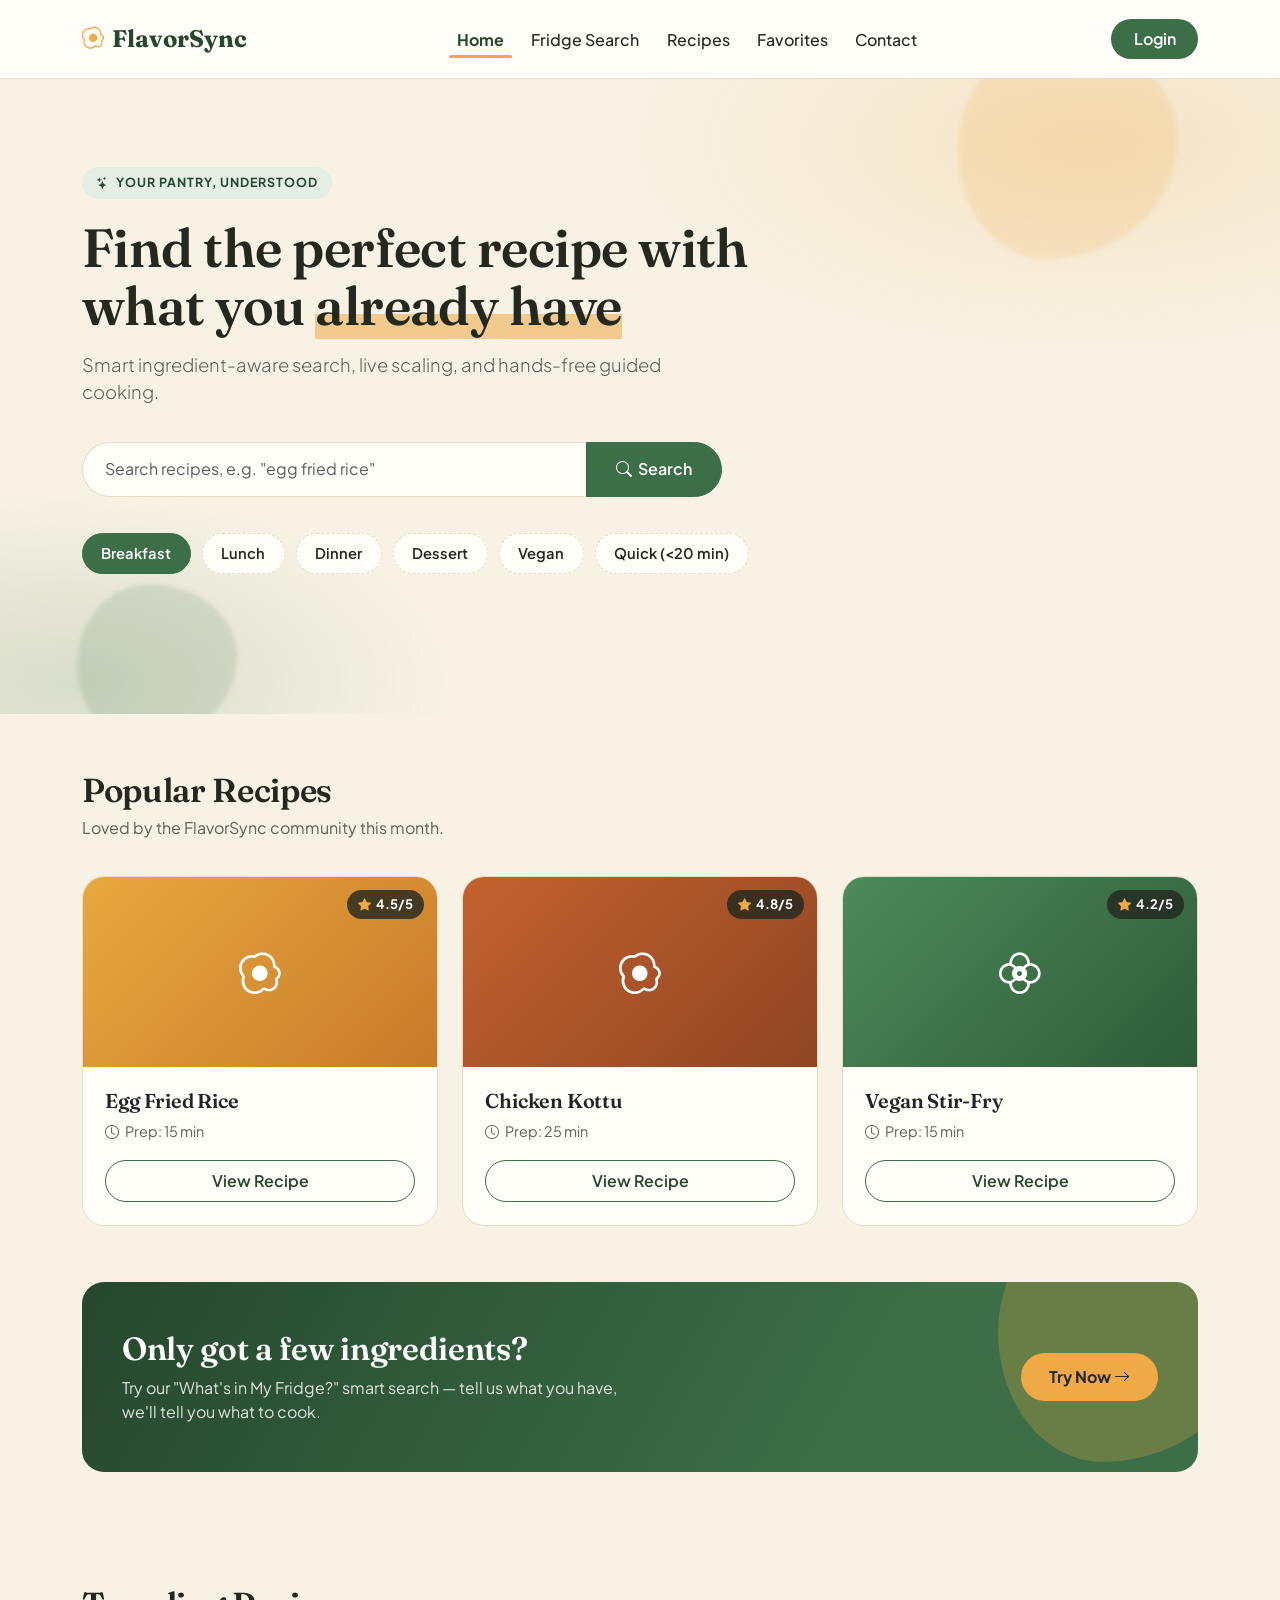
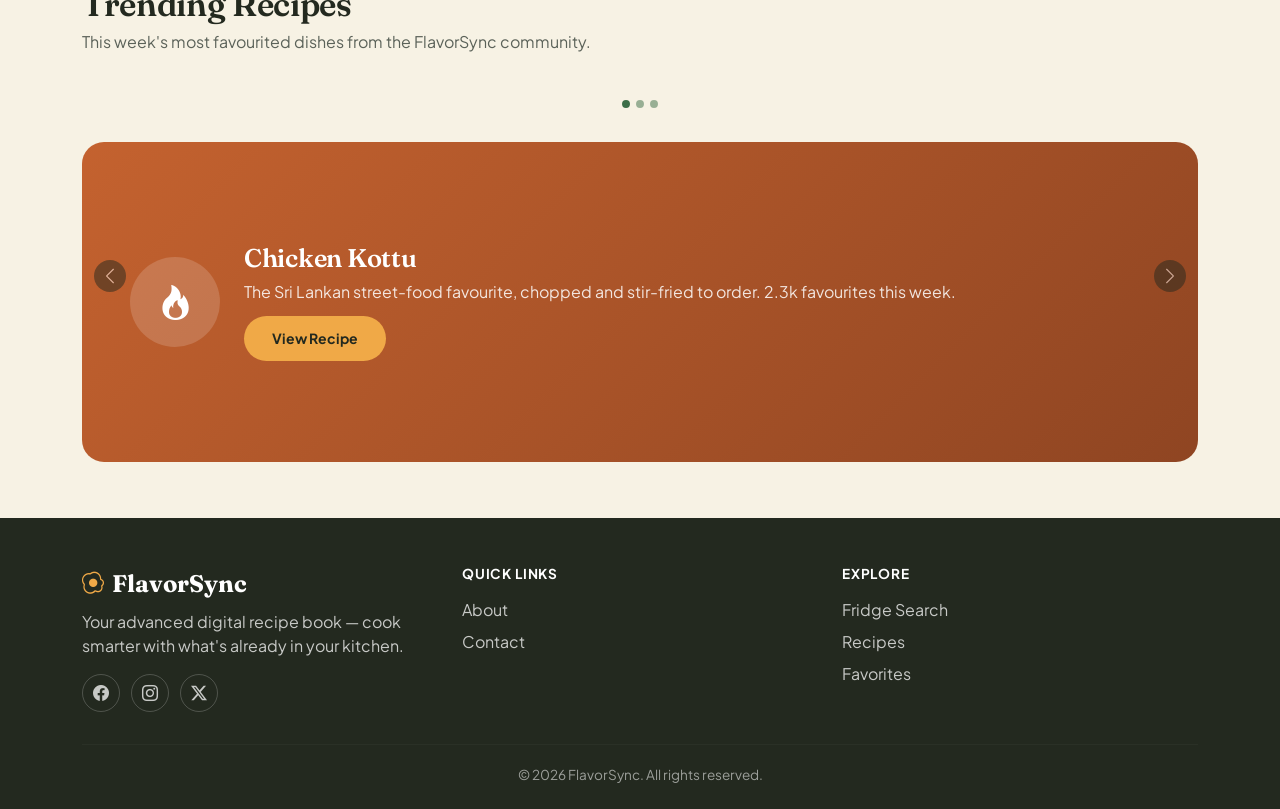
==== index.html @ 04ea2902 "Redesign the Homepage 👌" ====
<!DOCTYPE html>
<html lang="en">
<head>
  <meta charset="UTF-8">
  <meta name="viewport" content="width=device-width, initial-scale=1.0">
  <title>FlavorSync — Advanced Digital Recipe Book</title>
  <meta name="description" content="Find the perfect recipe with what you already have. Smart ingredient-aware search, live scaling, and hands-free guided cooking.">

  <!-- Bootstrap 5.3 CSS (CDN) -->
  <link href="https://cdn.jsdelivr.net/npm/bootstrap@5.3.3/dist/css/bootstrap.min.css" rel="stylesheet">
  <!-- Bootstrap Icons (CDN) -->
  <link rel="stylesheet" href="https://cdn.jsdelivr.net/npm/bootstrap-icons@1.11.3/font/bootstrap-icons.css">
  <!-- Google Fonts: Fraunces (display) + Plus Jakarta Sans (body) -->
  <link rel="preconnect" href="https://fonts.googleapis.com">
  <link href="https://fonts.googleapis.com/css2?family=Fraunces:opsz,wght@9..144,500;9..144,600;9..144,700&family=Plus+Jakarta+Sans:wght@400;500;600;700;800&display=swap" rel="stylesheet">

  <!-- Custom Styles -->
  <link rel="stylesheet" href="css/style.css">
</head>
<body>

  <!-- ============================= NAVBAR ============================= -->
  <header>
    <nav class="navbar navbar-expand-lg fs-navbar sticky-top py-3">
      <div class="container">
        <a class="navbar-brand fs-brand" href="index.html">
          <i class="bi bi-egg-fried"></i>
          FlavorSync
        </a>

        <button class="navbar-toggler" type="button" data-bs-toggle="collapse" data-bs-target="#fsNavbar"
                aria-controls="fsNavbar" aria-expanded="false" aria-label="Toggle navigation">
          <span class="navbar-toggler-icon"></span>
        </button>

        <div class="collapse navbar-collapse" id="fsNavbar">
          <ul class="navbar-nav mx-auto my-3 my-lg-0">
            <li class="nav-item">
              <a class="nav-link active" aria-current="page" href="index.html">Home</a>
            </li>
            <li class="nav-item">
              <a class="nav-link" href="fridge-search.html">Fridge Search</a>
            </li>
            <li class="nav-item">
              <a class="nav-link" href="recipes.html">Recipes</a>
            </li>
            <li class="nav-item">
              <a class="nav-link" href="favorites.html">Favorites</a>
            </li>
            <li class="nav-item">
              <a class="nav-link" href="contact.html">Contact</a>
            </li>
          </ul>
          <a href="login.html" class="btn btn-fs-login">Login</a>
        </div>
      </div>
    </nav>
  </header>

  <main>

    <!-- ============================= HERO ============================= -->
    <section class="fs-hero">
      <div class="fs-hero__blob fs-hero__blob--1" aria-hidden="true"></div>
      <div class="fs-hero__blob fs-hero__blob--2" aria-hidden="true"></div>

      <div class="container">
        <div class="fs-hero__content mx-lg-0 mx-auto">
          <span class="fs-eyebrow"><i class="bi bi-stars"></i> Your pantry, understood</span>
          <h1>Find the perfect recipe with what you <span class="fs-underline">already have</span></h1>
          <p class="lead">Smart ingredient-aware search, live scaling, and hands-free guided cooking.</p>

          <!-- Search Bar -->
          <form class="fs-search" role="search" action="recipes.html" method="get">
            <div class="input-group">
              <input type="search" name="q" class="form-control" placeholder="Search recipes, e.g. &quot;egg fried rice&quot;" aria-label="Search recipes">
              <button class="btn btn-search" type="submit">
                <i class="bi bi-search"></i> Search
              </button>
            </div>
          </form>
        </div>

        <!-- ===================== CATEGORY CHIPS ===================== -->
        <div class="fs-chips" role="group" aria-label="Recipe category filters">
          <button type="button" class="chip active">Breakfast</button>
          <button type="button" class="chip">Lunch</button>
          <button type="button" class="chip">Dinner</button>
          <button type="button" class="chip">Dessert</button>
          <button type="button" class="chip">Vegan</button>
          <button type="button" class="chip">Quick (&lt;20 min)</button>
        </div>
      </div>
    </section>

    <!-- ===================== POPULAR RECIPES ===================== -->
    <section class="fs-section" id="popular-recipes">
      <div class="container">
        <h2 class="fs-section-title">Popular Recipes</h2>
        <p class="fs-section-sub">Loved by the FlavorSync community this month.</p>

        <div class="row g-4">

          <!-- Card 1 -->
          <div class="col-md-6 col-lg-4">
            <article class="fs-recipe-card card">
              <div class="fs-recipe-thumb fs-recipe-thumb--rice">
                <i class="bi bi-egg-fried"></i>
                <span class="fs-rating-badge"><i class="bi bi-star-fill"></i> 4.5/5</span>
              </div>
              <div class="card-body">
                <h3 class="card-title">Egg Fried Rice</h3>
                <div class="fs-recipe-meta">
                  <i class="bi bi-clock"></i> Prep: 15 min
                </div>
                <a href="recipe-detail.html" class="btn btn-fs-outline">View Recipe</a>
              </div>
            </article>
          </div>

          <!-- Card 2 -->
          <div class="col-md-6 col-lg-4">
            <article class="fs-recipe-card card">
              <div class="fs-recipe-thumb fs-recipe-thumb--kottu">
                <i class="bi bi-egg-fried"></i>
                <span class="fs-rating-badge"><i class="bi bi-star-fill"></i> 4.8/5</span>
              </div>
              <div class="card-body">
                <h3 class="card-title">Chicken Kottu</h3>
                <div class="fs-recipe-meta">
                  <i class="bi bi-clock"></i> Prep: 25 min
                </div>
                <a href="recipe-detail.html" class="btn btn-fs-outline">View Recipe</a>
              </div>
            </article>
          </div>

          <!-- Card 3 -->
          <div class="col-md-6 col-lg-4">
            <article class="fs-recipe-card card">
              <div class="fs-recipe-thumb fs-recipe-thumb--stirfry">
                <i class="bi bi-flower2"></i>
                <span class="fs-rating-badge"><i class="bi bi-star-fill"></i> 4.2/5</span>
              </div>
              <div class="card-body">
                <h3 class="card-title">Vegan Stir-Fry</h3>
                <div class="fs-recipe-meta">
                  <i class="bi bi-clock"></i> Prep: 15 min
                </div>
                <a href="recipe-detail.html" class="btn btn-fs-outline">View Recipe</a>
              </div>
            </article>
          </div>

        </div>
      </div>
    </section>

    <!-- ============================= CTA BANNER ============================= -->
    <section class="fs-section pt-0">
      <div class="container">
        <div class="fs-cta d-flex flex-wrap justify-content-between align-items-center gap-3">
          <div>
            <h2>Only got a few ingredients?</h2>
            <p>Try our "What's in My Fridge?" smart search — tell us what you have, we'll tell you what to cook.</p>
          </div>
          <a href="fridge-search.html" class="btn btn-fs-mango">
            Try Now <i class="bi bi-arrow-right"></i>
          </a>
        </div>
      </div>
    </section>

    <!-- ===================== TRENDING RECIPES CAROUSEL ===================== -->
    <section class="fs-section">
      <div class="container">
        <h2 class="fs-section-title">Trending Recipes</h2>
        <p class="fs-section-sub">This week's most favourited dishes from the FlavorSync community.</p>

        <div id="trendingCarousel" class="carousel slide" data-bs-ride="carousel">

          <div class="carousel-indicators position-static mb-4">
            <button type="button" data-bs-target="#trendingCarousel" data-bs-slide-to="0" class="active" aria-current="true" aria-label="Slide 1"></button>
            <button type="button" data-bs-target="#trendingCarousel" data-bs-slide-to="1" aria-label="Slide 2"></button>
            <button type="button" data-bs-target="#trendingCarousel" data-bs-slide-to="2" aria-label="Slide 3"></button>
          </div>

          <div class="carousel-inner">

            <div class="carousel-item active">
              <div class="fs-carousel-slide fs-slide--1 d-flex align-items-center gap-4">
                <div class="fs-carousel-slide__icon"><i class="bi bi-fire"></i></div>
                <div>
                  <h3>Chicken Kottu</h3>
                  <p>The Sri Lankan street-food favourite, chopped and stir-fried to order. 2.3k favourites this week.</p>
                  <a href="recipe-detail.html" class="btn btn-fs-mango btn-sm">View Recipe</a>
                </div>
              </div>
            </div>

            <div class="carousel-item">
              <div class="fs-carousel-slide fs-slide--2 d-flex align-items-center gap-4">
                <div class="fs-carousel-slide__icon"><i class="bi bi-flower2"></i></div>
                <div>
                  <h3>Vegan Stir-Fry</h3>
                  <p>A vibrant, veg-forward wok dish ready in 15 minutes. 1.8k favourites this week.</p>
                  <a href="recipe-detail.html" class="btn btn-fs-mango btn-sm">View Recipe</a>
                </div>
              </div>
            </div>

            <div class="carousel-item">
              <div class="fs-carousel-slide fs-slide--3 d-flex align-items-center gap-4">
                <div class="fs-carousel-slide__icon"><i class="bi bi-egg-fried"></i></div>
                <div>
                  <h3>Egg Fried Rice</h3>
                  <p>The five-ingredient weeknight staple everyone keeps coming back to. 1.6k favourites this week.</p>
                  <a href="recipe-detail.html" class="btn btn-fs-mango btn-sm">View Recipe</a>
                </div>
              </div>
            </div>

          </div>

          <button class="carousel-control-prev" type="button" data-bs-target="#trendingCarousel" data-bs-slide="prev">
            <span class="carousel-control-prev-icon" aria-hidden="true"></span>
            <span class="visually-hidden">Previous</span>
          </button>
          <button class="carousel-control-next" type="button" data-bs-target="#trendingCarousel" data-bs-slide="next">
            <span class="carousel-control-next-icon" aria-hidden="true"></span>
            <span class="visually-hidden">Next</span>
          </button>

        </div>
      </div>
    </section>

  </main>

  <!-- ============================= FOOTER ============================= -->
  <footer class="fs-footer">
    <div class="container">
      <div class="row g-4">

        <div class="col-lg-4">
          <a href="index.html" class="navbar-brand fs-brand mb-2 d-inline-flex">
            <i class="bi bi-egg-fried"></i> FlavorSync
          </a>
          <p class="mb-3">Your advanced digital recipe book — cook smarter with what's already in your kitchen.</p>
          <div class="fs-social">
            <a href="https://facebook.com" target="_blank" rel="noopener" aria-label="FlavorSync on Facebook"><i class="bi bi-facebook"></i></a>
            <a href="https://instagram.com" target="_blank" rel="noopener" aria-label="FlavorSync on Instagram"><i class="bi bi-instagram"></i></a>
            <a href="https://twitter.com" target="_blank" rel="noopener" aria-label="FlavorSync on Twitter"><i class="bi bi-twitter-x"></i></a>
          </div>
        </div>

        <div class="col-6 col-lg-4">
          <h6>Quick Links</h6>
          <ul class="list-unstyled">
            <li class="mb-2"><a href="about.html">About</a></li>
            <li class="mb-2"><a href="contact.html">Contact</a></li>
          </ul>
        </div>

        <div class="col-6 col-lg-4">
          <h6>Explore</h6>
          <ul class="list-unstyled">
            <li class="mb-2"><a href="fridge-search.html">Fridge Search</a></li>
            <li class="mb-2"><a href="recipes.html">Recipes</a></li>
            <li class="mb-2"><a href="favorites.html">Favorites</a></li>
          </ul>
        </div>

      </div>

      <hr>
      <p class="fs-copyright mb-0 text-center">&copy; 2026 FlavorSync. All rights reserved.</p>
    </div>
  </footer>

  <!-- Bootstrap 5.3 JS Bundle (CDN) -->
  <script src="https://cdn.jsdelivr.net/npm/bootstrap@5.3.3/dist/js/bootstrap.bundle.min.js"></script>

  <!-- Vanilla JS: basic interactions -->
  <script>
    // Toggle "active" state on category chips (single-select filter)
    document.addEventListener('DOMContentLoaded', function () {
      var chips = document.querySelectorAll('.chip');
      chips.forEach(function (chip) {
        chip.addEventListener('click', function () {
          chips.forEach(function (c) { c.classList.remove('active'); });
          chip.classList.add('active');
        });
      });
    });
  </script>

</body>
</html>
---- css/style.css ----
/* ==========================================================================
   FlavorSync — Custom Styles
   Design tokens: warm pantry palette (herb green + mango saffron),
   Fraunces (display) paired with Plus Jakarta Sans (body/UI).
   ========================================================================== */

:root {
  /* Color tokens */
  --fs-cream: #F7F2E4;         /* page background — warm rice-paper */
  --fs-cream-card: #FFFDF8;    /* card surfaces */
  --fs-ink: #23291F;           /* primary text — deep charcoal-green */
  --fs-ink-soft: #5B6259;      /* secondary text */
  --fs-green: #3C6E47;         /* herb green — primary brand accent */
  --fs-green-dark: #26472E;    /* hover/active green */
  --fs-green-tint: #E4EEE3;    /* pale green surface */
  --fs-mango: #F0A947;         /* mango/saffron — secondary accent */
  --fs-mango-deep: #D98A2B;    /* mango hover */
  --fs-line: #E4DCC6;          /* hairline borders on cream */

  /* Type */
  --fs-font-display: "Fraunces", "Georgia", serif;
  --fs-font-body: "Plus Jakarta Sans", "Segoe UI", sans-serif;

  /* Radii & shadow */
  --fs-radius-lg: 22px;
  --fs-radius-md: 14px;
  --fs-radius-pill: 999px;
  --fs-shadow-card: 0 10px 30px -14px rgba(35, 41, 31, 0.28);
  --fs-shadow-soft: 0 6px 18px -10px rgba(35, 41, 31, 0.22);
}

/* ==========================================================================
   Base
   ========================================================================== */

html {
  scroll-behavior: smooth;
}

body {
  font-family: var(--fs-font-body);
  color: var(--fs-ink);
  background-color: var(--fs-cream);
  -webkit-font-smoothing: antialiased;
}

h1, h2, h3, h4,
.fs-display {
  font-family: var(--fs-font-display);
  font-weight: 600;
  letter-spacing: -0.01em;
  color: var(--fs-ink);
}

a {
  text-decoration: none;
}

/* Respect reduced motion preferences */
@media (prefers-reduced-motion: reduce) {
  *, *::before, *::after {
    animation-duration: 0.001ms !important;
    animation-iteration-count: 1 !important;
    transition-duration: 0.001ms !important;
    scroll-behavior: auto !important;
  }
}

/* Visible keyboard focus everywhere */
a:focus-visible,
button:focus-visible,
input:focus-visible,
.btn:focus-visible,
.chip:focus-visible {
  outline: 3px solid var(--fs-mango);
  outline-offset: 2px;
}

/* ==========================================================================
   Navbar
   ========================================================================== */

.fs-navbar {
  background-color: var(--fs-cream-card);
  border-bottom: 1px solid var(--fs-line);
}

.fs-brand {
  font-family: var(--fs-font-display);
  font-weight: 700;
  font-size: 1.5rem;
  color: var(--fs-green-dark);
  display: flex;
  align-items: center;
  gap: 0.5rem;
}

.fs-brand i {
  color: var(--fs-mango);
  font-size: 1.4rem;
}

.fs-navbar .nav-link {
  color: var(--fs-ink);
  font-weight: 500;
  margin: 0 0.35rem;
  position: relative;
  padding-bottom: 0.35rem;
}

.fs-navbar .nav-link.active {
  color: var(--fs-green-dark);
  font-weight: 700;
}

.fs-navbar .nav-link.active::after {
  content: "";
  position: absolute;
  left: 0;
  right: 0;
  bottom: 0;
  height: 3px;
  border-radius: var(--fs-radius-pill);
  background: var(--fs-mango);
}

.fs-navbar .nav-link:hover {
  color: var(--fs-green-dark);
}

.btn-fs-login {
  border-radius: var(--fs-radius-pill);
  background-color: var(--fs-green);
  color: #fff;
  font-weight: 600;
  padding: 0.5rem 1.4rem;
  border: none;
  transition: background-color 0.2s ease, transform 0.15s ease;
}

.btn-fs-login:hover {
  background-color: var(--fs-green-dark);
  color: #fff;
  transform: translateY(-1px);
}

/* ==========================================================================
   Hero
   ========================================================================== */

.fs-hero {
  position: relative;
  overflow: hidden;
  padding: 5.5rem 0 6.5rem;
  background:
    radial-gradient(60% 55% at 85% 10%, rgba(240, 169, 71, 0.20), transparent 60%),
    radial-gradient(50% 50% at 5% 95%, rgba(60, 110, 71, 0.16), transparent 60%),
    var(--fs-cream);
}

/* organic "steam" blobs — the page's signature ambient motif */
.fs-hero__blob {
  position: absolute;
  border-radius: 45% 55% 60% 40% / 50% 45% 55% 50%;
  filter: blur(2px);
  opacity: 0.5;
  z-index: 0;
}

.fs-hero__blob--1 {
  width: 220px;
  height: 220px;
  top: -40px;
  right: 8%;
  background: var(--fs-mango);
  opacity: 0.18;
  animation: fs-drift 9s ease-in-out infinite;
}

.fs-hero__blob--2 {
  width: 160px;
  height: 160px;
  bottom: -30px;
  left: 6%;
  background: var(--fs-green);
  opacity: 0.14;
  animation: fs-drift 11s ease-in-out infinite reverse;
}

@keyframes fs-drift {
  0%, 100% { transform: translateY(0) rotate(0deg); }
  50% { transform: translateY(-16px) rotate(6deg); }
}

.fs-hero__content {
  position: relative;
  z-index: 1;
  max-width: 780px;
}

.fs-eyebrow {
  display: inline-flex;
  align-items: center;
  gap: 0.4rem;
  font-family: var(--fs-font-body);
  font-weight: 700;
  font-size: 0.78rem;
  letter-spacing: 0.08em;
  text-transform: uppercase;
  color: var(--fs-green-dark);
  background: var(--fs-green-tint);
  border-radius: var(--fs-radius-pill);
  padding: 0.4rem 0.9rem;
  margin-bottom: 1.25rem;
}

.fs-hero h1 {
  font-size: clamp(2.1rem, 4.2vw, 3.4rem);
  line-height: 1.08;
  margin-bottom: 1rem;
}

.fs-hero h1 .fs-underline {
  background-image: linear-gradient(180deg, transparent 62%, rgba(240, 169, 71, 0.55) 62%);
}

.fs-hero p.lead {
  color: var(--fs-ink-soft);
  font-size: 1.15rem;
  max-width: 600px;
  margin-bottom: 2.25rem;
}

/* Search bar */
.fs-search {
  max-width: 640px;
}

.fs-search .form-control {
  border: 1px solid var(--fs-line);
  border-right: none;
  border-radius: var(--fs-radius-pill) 0 0 var(--fs-radius-pill);
  padding: 0.9rem 1.4rem;
  font-size: 1rem;
  background-color: var(--fs-cream-card);
}

.fs-search .form-control:focus {
  box-shadow: none;
  border-color: var(--fs-green);
}

.fs-search .btn-search {
  border-radius: 0 var(--fs-radius-pill) var(--fs-radius-pill) 0;
  background-color: var(--fs-green);
  border: 1px solid var(--fs-green);
  color: #fff;
  font-weight: 600;
  padding: 0.9rem 1.8rem;
  display: inline-flex;
  align-items: center;
  gap: 0.4rem;
  transition: background-color 0.2s ease;
}

.fs-search .btn-search:hover {
  background-color: var(--fs-green-dark);
  border-color: var(--fs-green-dark);
  color: #fff;
}

/* ==========================================================================
   Category chips — styled like little pantry / spice-jar labels
   ========================================================================== */

.fs-chips {
  display: flex;
  flex-wrap: wrap;
  gap: 0.7rem;
  padding: 2.25rem 0;
}

.chip {
  font-family: var(--fs-font-body);
  font-weight: 600;
  font-size: 0.92rem;
  color: var(--fs-ink);
  background-color: var(--fs-cream-card);
  border: 1.5px dashed var(--fs-line);
  border-radius: var(--fs-radius-pill);
  padding: 0.55rem 1.15rem;
  cursor: pointer;
  transition: all 0.18s ease;
}

.chip:hover {
  border-color: var(--fs-green);
  color: var(--fs-green-dark);
}

.chip.active {
  background-color: var(--fs-green);
  border-style: solid;
  border-color: var(--fs-green);
  color: #fff;
}

/* ==========================================================================
   Section headings
   ========================================================================== */

.fs-section {
  padding: 3.5rem 0;
}

.fs-section-title {
  font-size: clamp(1.6rem, 2.6vw, 2.1rem);
  margin-bottom: 0.35rem;
}

.fs-section-sub {
  color: var(--fs-ink-soft);
  margin-bottom: 2.25rem;
}

/* ==========================================================================
   Recipe cards
   ========================================================================== */

.fs-recipe-card {
  background-color: var(--fs-cream-card);
  border: 1px solid var(--fs-line);
  border-radius: var(--fs-radius-lg);
  overflow: hidden;
  height: 100%;
  transition: transform 0.22s ease, box-shadow 0.22s ease;
}

.fs-recipe-card:hover {
  transform: translateY(-6px);
  box-shadow: var(--fs-shadow-card);
}

.fs-recipe-thumb {
  position: relative;
  height: 190px;
  display: flex;
  align-items: center;
  justify-content: center;
  font-size: 2.6rem;
  color: #fff;
}

.fs-recipe-thumb--rice { background: linear-gradient(135deg, #E8A93F, #C97A2A); }
.fs-recipe-thumb--kottu { background: linear-gradient(135deg, #C4622F, #8F4522); }
.fs-recipe-thumb--stirfry { background: linear-gradient(135deg, #4E8A5A, #2E5C39); }

.fs-rating-badge {
  position: absolute;
  top: 0.8rem;
  right: 0.8rem;
  background-color: rgba(35, 41, 31, 0.82);
  color: #fff;
  font-size: 0.82rem;
  font-weight: 700;
  border-radius: var(--fs-radius-pill);
  padding: 0.3rem 0.7rem;
  display: inline-flex;
  align-items: center;
  gap: 0.3rem;
}

.fs-rating-badge i {
  color: var(--fs-mango);
}

.fs-recipe-card .card-body {
  padding: 1.4rem;
}

.fs-recipe-card .card-title {
  font-family: var(--fs-font-display);
  font-size: 1.25rem;
  margin-bottom: 0.5rem;
}

.fs-recipe-meta {
  color: var(--fs-ink-soft);
  font-size: 0.9rem;
  display: flex;
  align-items: center;
  gap: 0.35rem;
  margin-bottom: 1.1rem;
}

.btn-fs-outline {
  border: 1.5px solid var(--fs-green);
  color: var(--fs-green-dark);
  border-radius: var(--fs-radius-pill);
  font-weight: 600;
  padding: 0.5rem 1.2rem;
  width: 100%;
  background: transparent;
  transition: all 0.18s ease;
}

.btn-fs-outline:hover {
  background-color: var(--fs-green);
  color: #fff;
}

/* ==========================================================================
   CTA banner
   ========================================================================== */

.fs-cta {
  background: linear-gradient(120deg, var(--fs-green-dark), var(--fs-green) 70%);
  border-radius: var(--fs-radius-lg);
  padding: 3rem 2.5rem;
  color: #fff;
  position: relative;
  overflow: hidden;
}

.fs-cta::after {
  content: "";
  position: absolute;
  width: 260px;
  height: 260px;
  border-radius: 45% 55% 60% 40% / 50% 45% 55% 50%;
  background: rgba(240, 169, 71, 0.25);
  top: -80px;
  right: -60px;
}

.fs-cta h2 {
  color: #fff;
  font-size: clamp(1.5rem, 2.6vw, 2rem);
  max-width: 560px;
  margin-bottom: 0.5rem;
  position: relative;
  z-index: 1;
}

.fs-cta p {
  color: rgba(255, 255, 255, 0.85);
  max-width: 520px;
  margin-bottom: 0;
  position: relative;
  z-index: 1;
}

.btn-fs-mango {
  background-color: var(--fs-mango);
  color: var(--fs-ink);
  font-weight: 700;
  border: none;
  border-radius: var(--fs-radius-pill);
  padding: 0.75rem 1.75rem;
  white-space: nowrap;
  position: relative;
  z-index: 1;
  transition: background-color 0.2s ease, transform 0.15s ease;
}

.btn-fs-mango:hover {
  background-color: var(--fs-mango-deep);
  color: var(--fs-ink);
  transform: translateY(-1px);
}

/* ==========================================================================
   Trending carousel
   ========================================================================== */

.fs-carousel-slide {
  border-radius: var(--fs-radius-lg);
  padding: 3rem;
  min-height: 320px;
  display: flex;
  align-items: center;
  color: #fff;
}

.fs-carousel-slide__icon {
  width: 90px;
  height: 90px;
  border-radius: 50%;
  background: rgba(255, 255, 255, 0.16);
  display: flex;
  align-items: center;
  justify-content: center;
  font-size: 2.2rem;
  flex-shrink: 0;
}

.fs-carousel-slide h3 {
  color: #fff;
  font-size: 1.6rem;
  margin-bottom: 0.4rem;
}

.fs-carousel-slide p {
  color: rgba(255, 255, 255, 0.85);
  margin-bottom: 0.75rem;
}

.fs-slide--1 { background: linear-gradient(135deg, #C4622F, #8F4522); }
.fs-slide--2 { background: linear-gradient(135deg, #3C6E47, #26472E); }
.fs-slide--3 { background: linear-gradient(135deg, #D98A2B, #A8641C); }

#trendingCarousel .carousel-control-prev,
#trendingCarousel .carousel-control-next {
  width: 5%;
}

#trendingCarousel .carousel-control-prev-icon,
#trendingCarousel .carousel-control-next-icon {
  background-color: var(--fs-ink);
  border-radius: 50%;
  padding: 0.9rem;
  background-size: 55%;
}

#trendingCarousel .carousel-indicators [data-bs-target] {
  background-color: var(--fs-green);
  width: 8px;
  height: 8px;
  border-radius: 50%;
}

/* ==========================================================================
   Footer
   ========================================================================== */

.fs-footer {
  background-color: var(--fs-ink);
  color: rgba(255, 255, 255, 0.75);
  padding: 3rem 0 1.5rem;
}

.fs-footer .fs-brand {
  color: #fff;
}

.fs-footer a {
  color: rgba(255, 255, 255, 0.75);
  transition: color 0.18s ease;
}

.fs-footer a:hover {
  color: var(--fs-mango);
}

.fs-footer h6 {
  color: #fff;
  font-weight: 700;
  font-size: 0.85rem;
  letter-spacing: 0.06em;
  text-transform: uppercase;
  margin-bottom: 1rem;
}

.fs-footer .fs-social a {
  display: inline-flex;
  align-items: center;
  justify-content: center;
  width: 38px;
  height: 38px;
  border-radius: 50%;
  border: 1px solid rgba(255, 255, 255, 0.2);
  margin-right: 0.5rem;
}

.fs-footer .fs-social a:hover {
  border-color: var(--fs-mango);
}

.fs-footer hr {
  border-color: rgba(255, 255, 255, 0.12);
  margin: 2rem 0 1.25rem;
}

.fs-footer .fs-copyright {
  font-size: 0.85rem;
  color: rgba(255, 255, 255, 0.55);
}

/* ==========================================================================
   Responsive tweaks
   ========================================================================== */

@media (max-width: 767.98px) {
  .fs-hero {
    padding: 3.5rem 0 4rem;
    text-align: center;
  }

  .fs-hero__content {
    margin: 0 auto;
  }

  .fs-search {
    margin: 0 auto;
  }

  .fs-chips {
    justify-content: center;
  }

  .fs-cta {
    text-align: center;
  }

  .fs-cta .d-flex {
    flex-direction: column;
    align-items: center !important;
  }

  .fs-cta p {
    margin: 0.5rem auto 1.5rem;
  }

  .fs-carousel-slide {
    flex-direction: column;
    text-align: center;
    padding: 2.25rem 1.5rem;
  }

  .fs-carousel-slide .d-flex {
    flex-direction: column;
  }
}
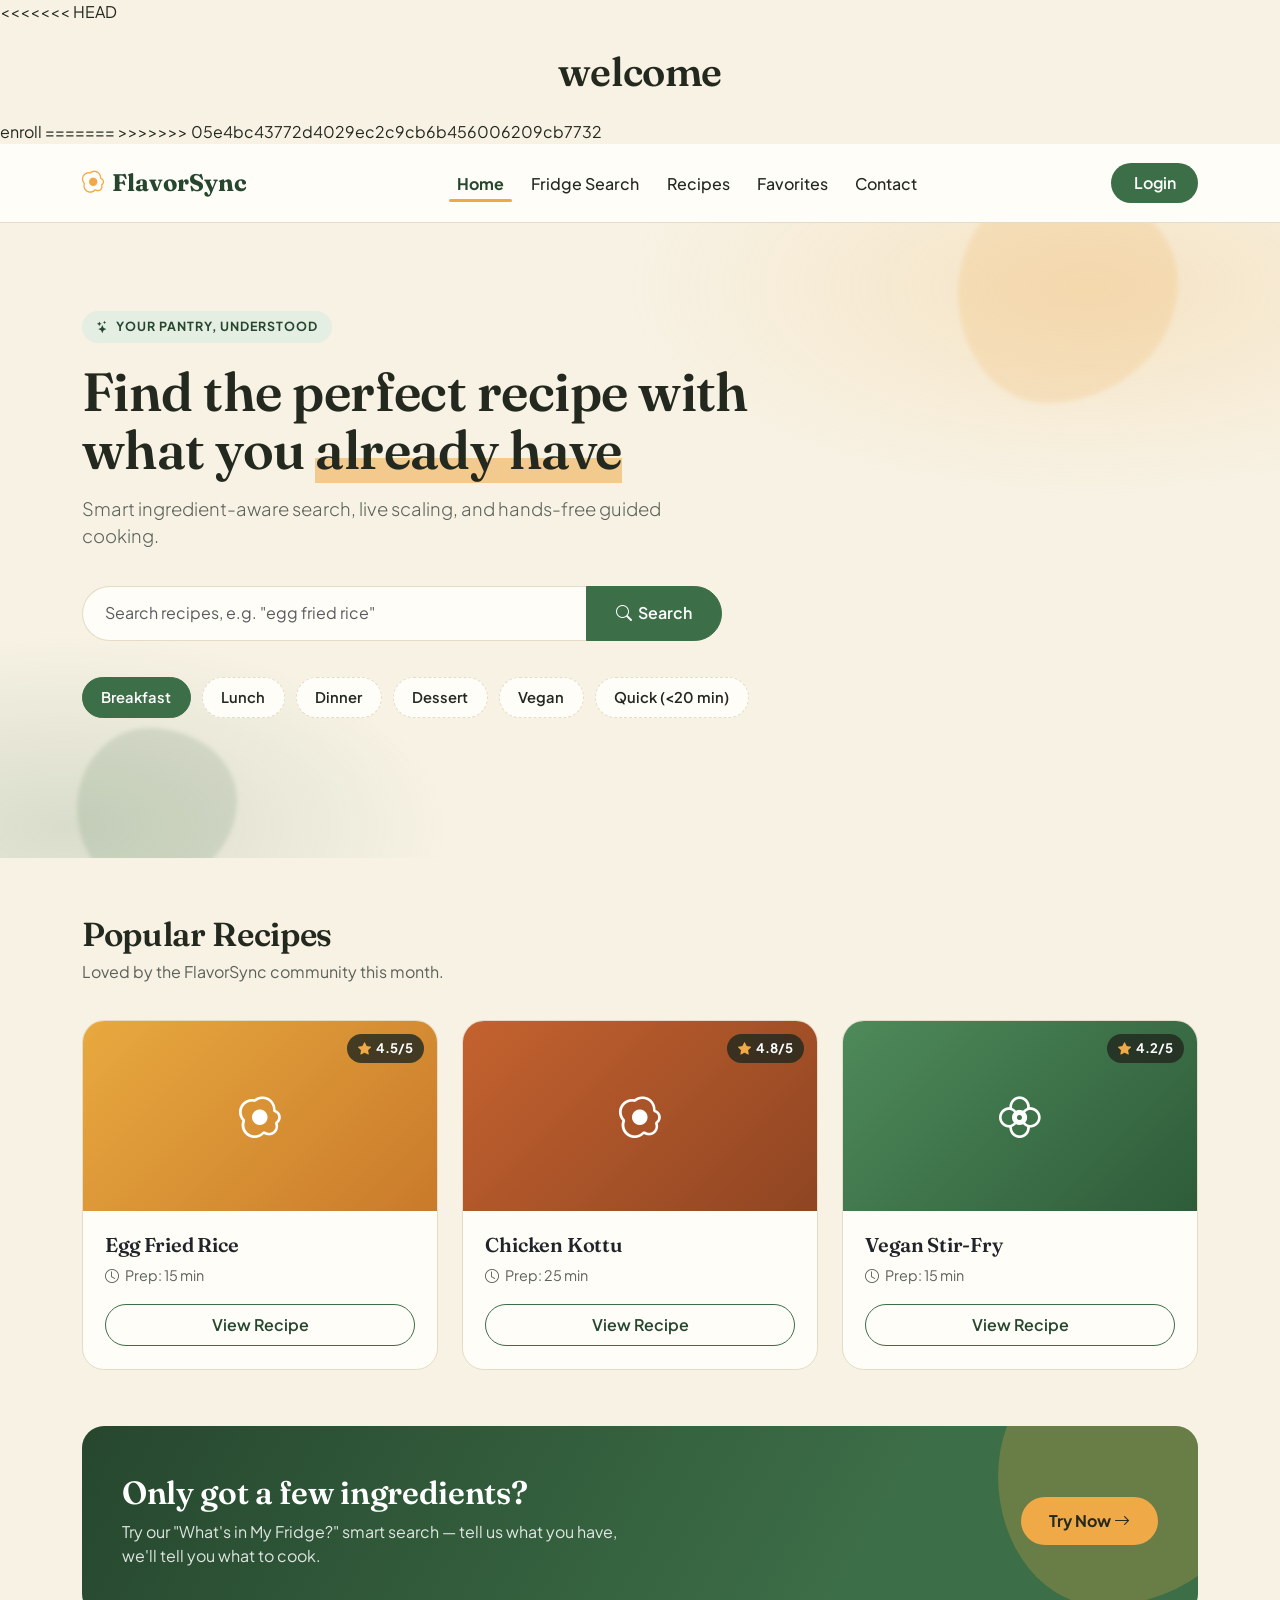
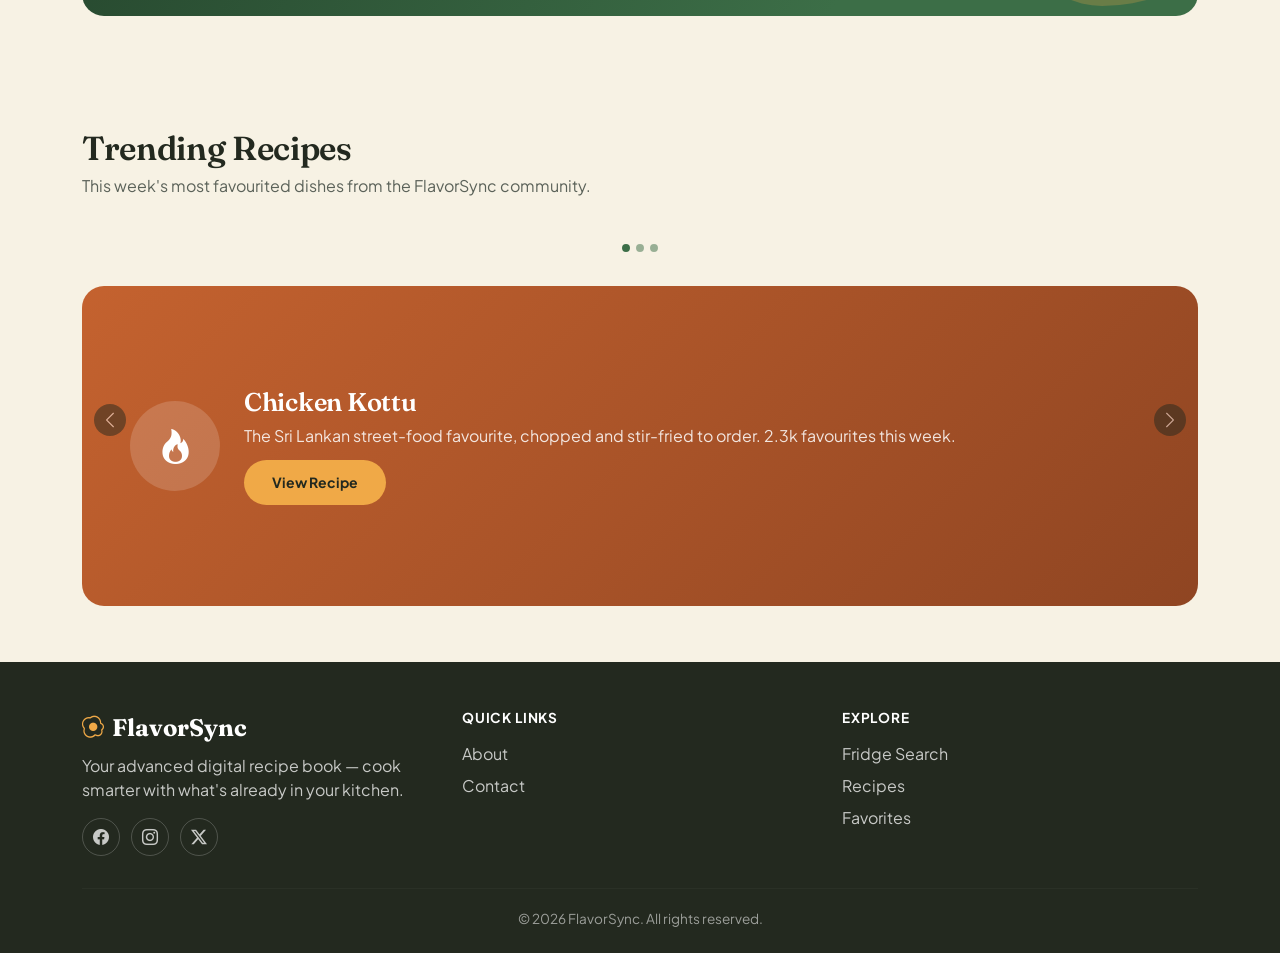
==== commit d1fd64fa: "Merge branch 'main' of https://github.com/kavishka-disanayaka/ict-1209-miniproject-01" ====
--- a/index.html
+++ b/index.html
@@ -18,6 +18,14 @@
   <link rel="stylesheet" href="css/style.css">
 </head>
 <body>
+<<<<<<< HEAD
+    <h1 class="text-center my-4">welcome</h1>
+    enroll
+    <script src="https://cdn.jsdelivr.net/npm/bootstrap@5.3.0/dist/js/bootstrap.bundle.min.js"></script>
+    
+    <script src="js/index.js"></script>
+=======
+>>>>>>> 05e4bc43772d4029ec2c9cb6b456006209cb7732
 
   <!-- ============================= NAVBAR ============================= -->
   <header>
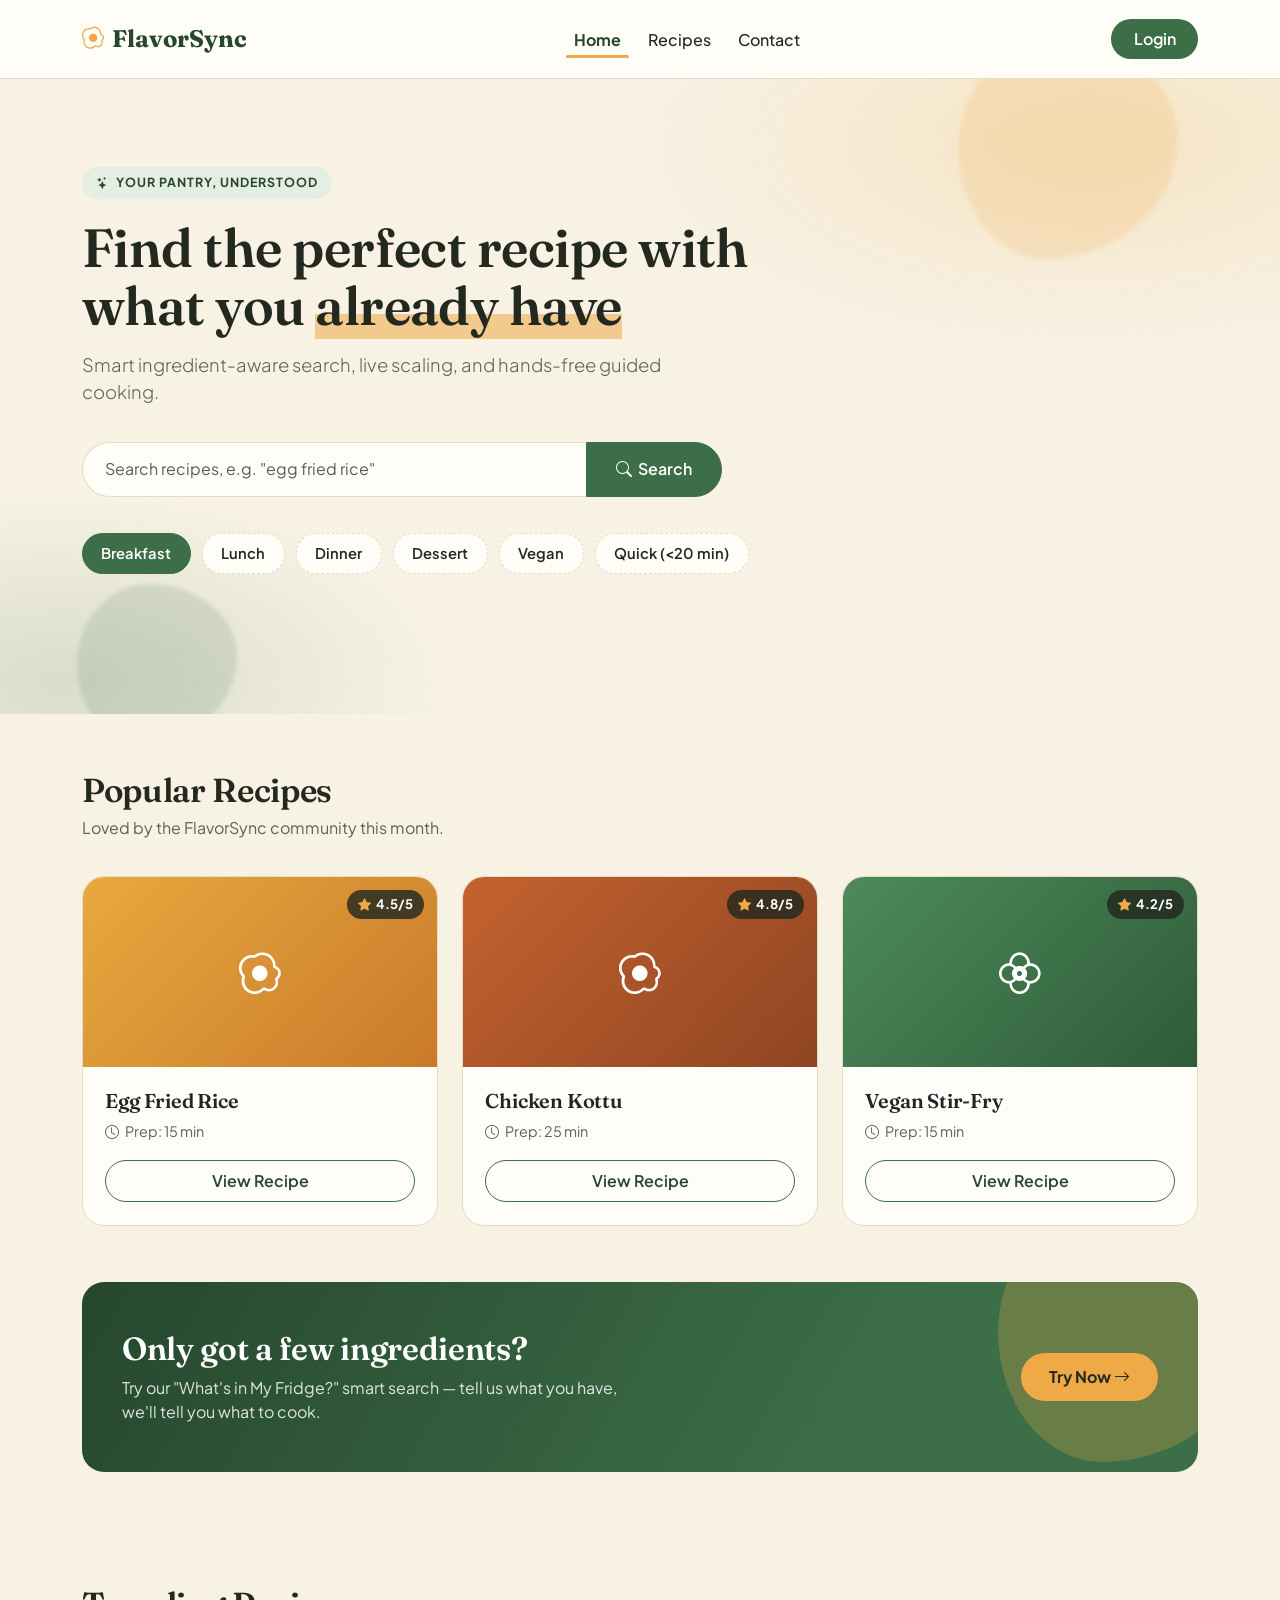
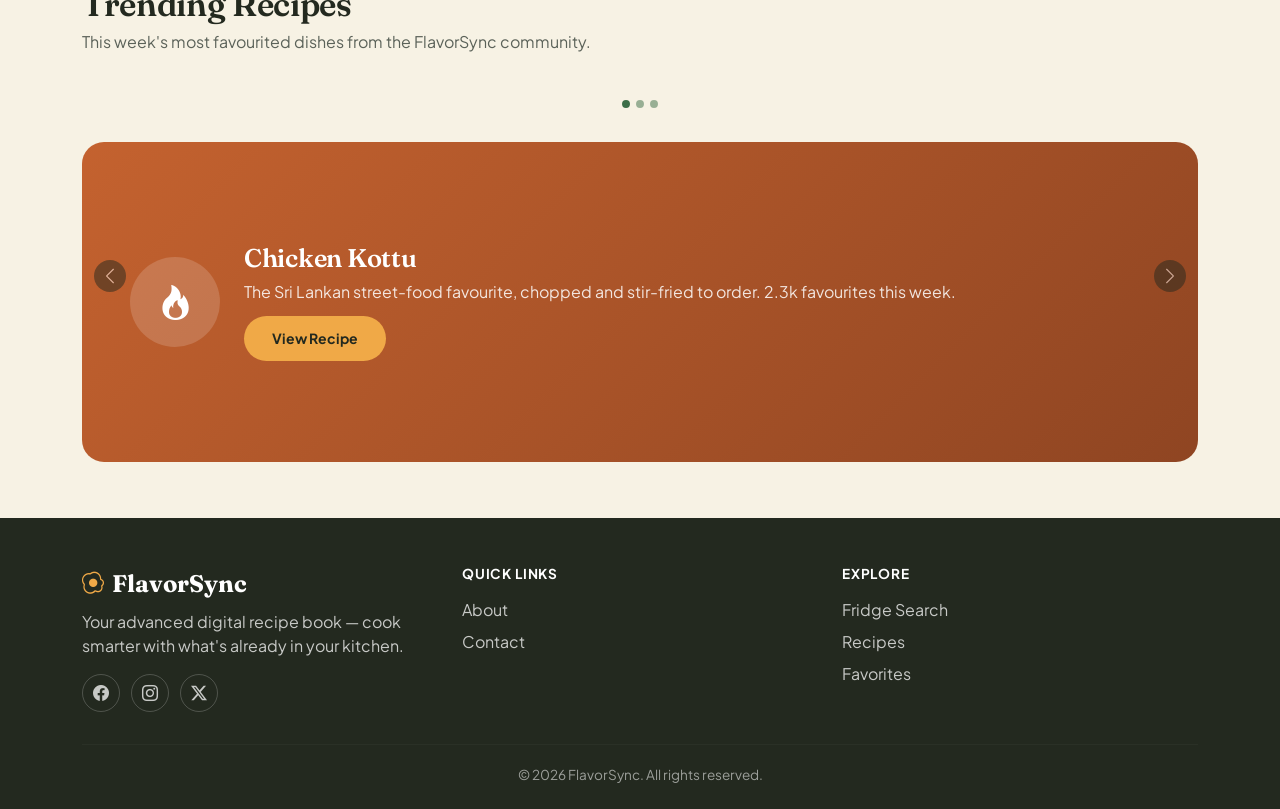
==== commit ac0b0554: "Disable fridge & favs nav" ====
--- a/index.html
+++ b/index.html
@@ -18,14 +18,6 @@
   <link rel="stylesheet" href="css/style.css">
 </head>
 <body>
-<<<<<<< HEAD
-    <h1 class="text-center my-4">welcome</h1>
-    enroll
-    <script src="https://cdn.jsdelivr.net/npm/bootstrap@5.3.0/dist/js/bootstrap.bundle.min.js"></script>
-    
-    <script src="js/index.js"></script>
-=======
->>>>>>> 05e4bc43772d4029ec2c9cb6b456006209cb7732
 
   <!-- ============================= NAVBAR ============================= -->
   <header>
@@ -46,15 +38,15 @@
             <li class="nav-item">
               <a class="nav-link active" aria-current="page" href="index.html">Home</a>
             </li>
-            <li class="nav-item">
+            <!-- <li class="nav-item">
               <a class="nav-link" href="fridge-search.html">Fridge Search</a>
-            </li>
+            </li> -->
             <li class="nav-item">
               <a class="nav-link" href="recipes.html">Recipes</a>
             </li>
-            <li class="nav-item">
+            <!-- <li class="nav-item">
               <a class="nav-link" href="favorites.html">Favorites</a>
-            </li>
+            </li> -->
             <li class="nav-item">
               <a class="nav-link" href="contact.html">Contact</a>
             </li>
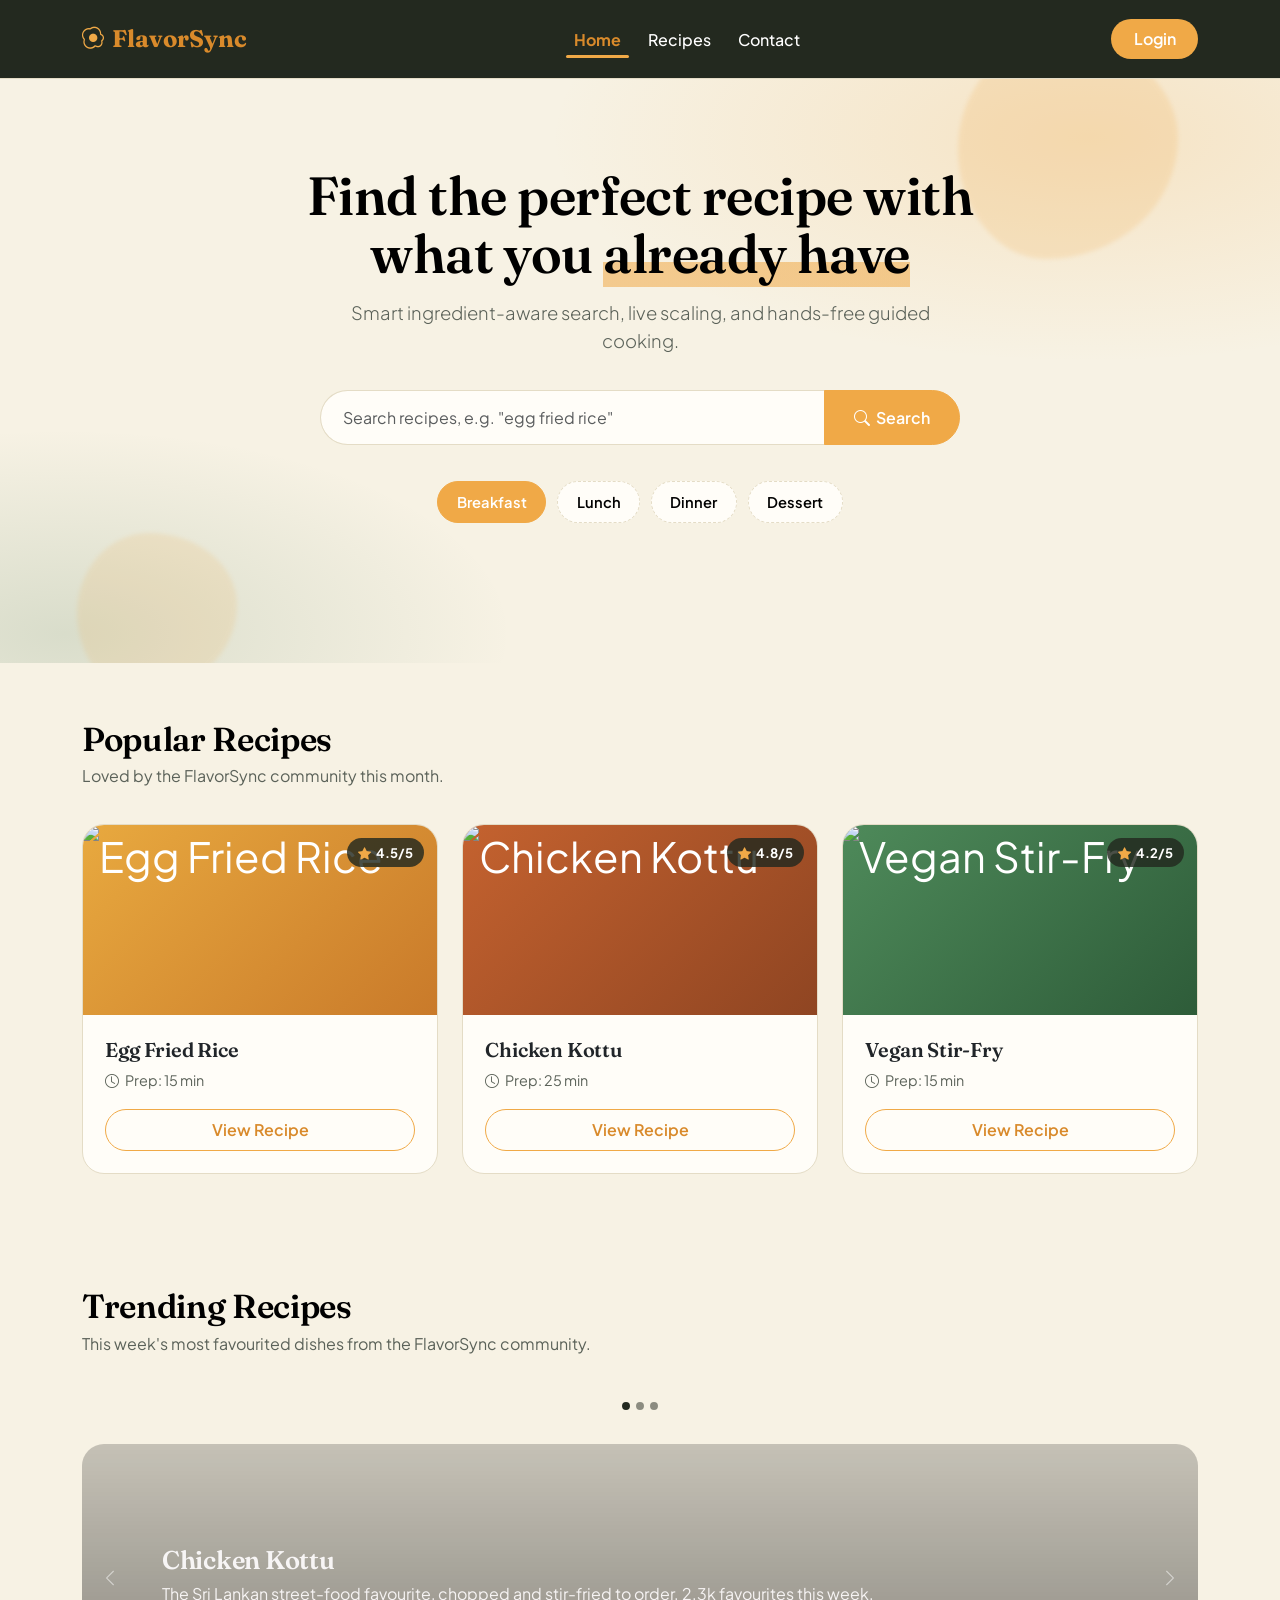
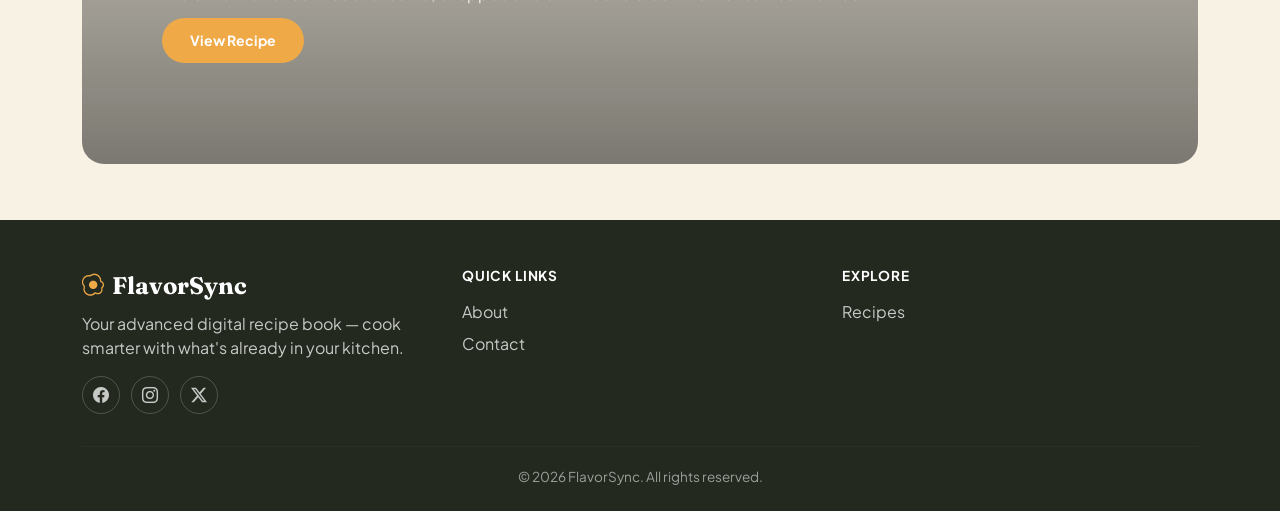
==== commit afb5bd40: "Enhance homepage UI and update styles 🙌" ====
--- a/index.html
+++ b/index.html
@@ -65,8 +65,7 @@
       <div class="fs-hero__blob fs-hero__blob--2" aria-hidden="true"></div>
 
       <div class="container">
-        <div class="fs-hero__content mx-lg-0 mx-auto">
-          <span class="fs-eyebrow"><i class="bi bi-stars"></i> Your pantry, understood</span>
+        <div class="fs-hero__content  mx-auto">
           <h1>Find the perfect recipe with what you <span class="fs-underline">already have</span></h1>
           <p class="lead">Smart ingredient-aware search, live scaling, and hands-free guided cooking.</p>
 
@@ -87,8 +86,8 @@
           <button type="button" class="chip">Lunch</button>
           <button type="button" class="chip">Dinner</button>
           <button type="button" class="chip">Dessert</button>
-          <button type="button" class="chip">Vegan</button>
-          <button type="button" class="chip">Quick (&lt;20 min)</button>
+          <!-- <button type="button" class="chip">Vegan</button>
+          <button type="button" class="chip">Quick (&lt;20 min)</button> -->
         </div>
       </div>
     </section>
@@ -105,7 +104,8 @@
           <div class="col-md-6 col-lg-4">
             <article class="fs-recipe-card card">
               <div class="fs-recipe-thumb fs-recipe-thumb--rice">
-                <i class="bi bi-egg-fried"></i>
+                <!-- <i class="bi bi-egg-fried"></i> -->
+                 <img src="https://www.foodandwine.com/thmb/dxjRFznfUtQk_N9ULBSIH8LbKiA=/1500x0/filters:no_upscale():max_bytes(150000):strip_icc()/How-to-Make-Takeout-Style-Fried-Rice-at-Home-FT-BLOG0924-714de2b6a3c144ea8de25faece8f35d7.jpg" alt="Egg Fried Rice" class="card-img-top">
                 <span class="fs-rating-badge"><i class="bi bi-star-fill"></i> 4.5/5</span>
               </div>
               <div class="card-body">
@@ -122,7 +122,8 @@
           <div class="col-md-6 col-lg-4">
             <article class="fs-recipe-card card">
               <div class="fs-recipe-thumb fs-recipe-thumb--kottu">
-                <i class="bi bi-egg-fried"></i>
+                <!-- <i class="bi bi-egg-fried"></i> -->
+                 <img src="https://static.vecteezy.com/system/resources/previews/050/752/018/large_2x/low-angle-view-of-chicken-kottu-dish-on-white-background-photo.jpg" alt="Chicken Kottu" class="img-fluid rounded">
                 <span class="fs-rating-badge"><i class="bi bi-star-fill"></i> 4.8/5</span>
               </div>
               <div class="card-body">
@@ -139,7 +140,8 @@
           <div class="col-md-6 col-lg-4">
             <article class="fs-recipe-card card">
               <div class="fs-recipe-thumb fs-recipe-thumb--stirfry">
-                <i class="bi bi-flower2"></i>
+                <!-- <i class="bi bi-flower2"></i> -->
+                 <img src="https://skinnyms.com/wp-content/uploads/2018/01/Broccoli-and-Mushroom-Stir-Fry-Vegan-Stir-Fry-Recipes.jpg" alt="Vegan Stir-Fry" class="img-fluid rounded">
                 <span class="fs-rating-badge"><i class="bi bi-star-fill"></i> 4.2/5</span>
               </div>
               <div class="card-body">
@@ -157,7 +159,7 @@
     </section>
 
     <!-- ============================= CTA BANNER ============================= -->
-    <section class="fs-section pt-0">
+    <!-- <section class="fs-section pt-0">
       <div class="container">
         <div class="fs-cta d-flex flex-wrap justify-content-between align-items-center gap-3">
           <div>
@@ -169,7 +171,7 @@
           </a>
         </div>
       </div>
-    </section>
+    </section> -->
 
     <!-- ===================== TRENDING RECIPES CAROUSEL ===================== -->
     <section class="fs-section">
@@ -189,7 +191,8 @@
 
             <div class="carousel-item active">
               <div class="fs-carousel-slide fs-slide--1 d-flex align-items-center gap-4">
-                <div class="fs-carousel-slide__icon"><i class="bi bi-fire"></i></div>
+                <!-- <div class="fs-carousel-slide__icon"><i class="bi bi-fire"></i></div> -->
+
                 <div>
                   <h3>Chicken Kottu</h3>
                   <p>The Sri Lankan street-food favourite, chopped and stir-fried to order. 2.3k favourites this week.</p>
@@ -200,7 +203,7 @@
 
             <div class="carousel-item">
               <div class="fs-carousel-slide fs-slide--2 d-flex align-items-center gap-4">
-                <div class="fs-carousel-slide__icon"><i class="bi bi-flower2"></i></div>
+                <!-- <div class="fs-carousel-slide__icon"><i class="bi bi-flower2"></i></div> -->
                 <div>
                   <h3>Vegan Stir-Fry</h3>
                   <p>A vibrant, veg-forward wok dish ready in 15 minutes. 1.8k favourites this week.</p>
@@ -211,7 +214,8 @@
 
             <div class="carousel-item">
               <div class="fs-carousel-slide fs-slide--3 d-flex align-items-center gap-4">
-                <div class="fs-carousel-slide__icon"><i class="bi bi-egg-fried"></i></div>
+                <!-- <div class="fs-carousel-slide__icon"><i class="bi bi-egg-fried"></i></div> -->
+
                 <div>
                   <h3>Egg Fried Rice</h3>
                   <p>The five-ingredient weeknight staple everyone keeps coming back to. 1.6k favourites this week.</p>
@@ -265,9 +269,9 @@
         <div class="col-6 col-lg-4">
           <h6>Explore</h6>
           <ul class="list-unstyled">
-            <li class="mb-2"><a href="fridge-search.html">Fridge Search</a></li>
+            <!-- <li class="mb-2"><a href="fridge-search.html">Fridge Search</a></li> -->
             <li class="mb-2"><a href="recipes.html">Recipes</a></li>
-            <li class="mb-2"><a href="favorites.html">Favorites</a></li>
+            <!-- <li class="mb-2"><a href="favorites.html">Favorites</a></li> -->
           </ul>
         </div>
 
--- a/css/style.css
+++ b/css/style.css
@@ -8,10 +8,10 @@
   /* Color tokens */
   --fs-cream: #F7F2E4;         /* page background — warm rice-paper */
   --fs-cream-card: #FFFDF8;    /* card surfaces */
-  --fs-ink: #23291F;           /* primary text — deep charcoal-green */
+  --inkfs-: #23291F;           /* primary text — deep charcoal-green */
   --fs-ink-soft: #5B6259;      /* secondary text */
-  --fs-green: #3C6E47;         /* herb green — primary brand accent */
-  --fs-green-dark: #26472E;    /* hover/active green */
+  --fs-green: #F0A947;         /* herb green — primary brand accent */
+  --fs-green-dark: #D98A2B;    /* hover/active green */
   --fs-green-tint: #E4EEE3;    /* pale green surface */
   --fs-mango: #F0A947;         /* mango/saffron — secondary accent */
   --fs-mango-deep: #D98A2B;    /* mango hover */
@@ -81,7 +81,7 @@
    ========================================================================== */
 
 .fs-navbar {
-  background-color: var(--fs-cream-card);
+  background-color: var(--inkfs-);
   border-bottom: 1px solid var(--fs-line);
 }
 
@@ -89,7 +89,7 @@
   font-family: var(--fs-font-display);
   font-weight: 700;
   font-size: 1.5rem;
-  color: var(--fs-green-dark);
+  color: var(--fs-mango-deep);
   display: flex;
   align-items: center;
   gap: 0.5rem;
@@ -101,7 +101,7 @@
 }
 
 .fs-navbar .nav-link {
-  color: var(--fs-ink);
+  color: #fff;
   font-weight: 500;
   margin: 0 0.35rem;
   position: relative;
@@ -109,7 +109,7 @@
 }
 
 .fs-navbar .nav-link.active {
-  color: var(--fs-green-dark);
+  color: var(--fs-mango-deep);
   font-weight: 700;
 }
 
@@ -125,12 +125,12 @@
 }
 
 .fs-navbar .nav-link:hover {
-  color: var(--fs-green-dark);
+  color: var(--fs-mango-deep);
 }
 
 .btn-fs-login {
   border-radius: var(--fs-radius-pill);
-  background-color: var(--fs-green);
+  background-color: var(--fs-mango);
   color: #fff;
   font-weight: 600;
   padding: 0.5rem 1.4rem;
@@ -139,7 +139,7 @@
 }
 
 .btn-fs-login:hover {
-  background-color: var(--fs-green-dark);
+  background-color: var(--fs-mango-deep);
   color: #fff;
   transform: translateY(-1px);
 }
@@ -153,8 +153,8 @@
   overflow: hidden;
   padding: 5.5rem 0 6.5rem;
   background:
-    radial-gradient(60% 55% at 85% 10%, rgba(240, 169, 71, 0.20), transparent 60%),
-    radial-gradient(50% 50% at 5% 95%, rgba(60, 110, 71, 0.16), transparent 60%),
+    radial-gradient(60% 55% at 85% 10%, rgba(240, 169, 71, 0.20), transparent 70%),
+    radial-gradient(50% 50% at 5% 95%, rgba(60, 110, 71, 0.16), transparent 70%),
     var(--fs-cream);
 }
 
@@ -182,7 +182,7 @@
   height: 160px;
   bottom: -30px;
   left: 6%;
-  background: var(--fs-green);
+  background: var(--fs-mango);
   opacity: 0.14;
   animation: fs-drift 11s ease-in-out infinite reverse;
 }
@@ -196,6 +196,9 @@
   position: relative;
   z-index: 1;
   max-width: 780px;
+  margin-left: auto;  
+  margin-right: auto; 
+  text-align: center;
 }
 
 .fs-eyebrow {
@@ -212,12 +215,14 @@
   border-radius: var(--fs-radius-pill);
   padding: 0.4rem 0.9rem;
   margin-bottom: 1.25rem;
+  
 }
 
 .fs-hero h1 {
   font-size: clamp(2.1rem, 4.2vw, 3.4rem);
   line-height: 1.08;
   margin-bottom: 1rem;
+  
 }
 
 .fs-hero h1 .fs-underline {
@@ -225,15 +230,23 @@
 }
 
 .fs-hero p.lead {
+  
   color: var(--fs-ink-soft);
   font-size: 1.15rem;
   max-width: 600px;
+  margin-left: auto;
+  margin-right: auto; 
   margin-bottom: 2.25rem;
+  
+
+  
 }
 
 /* Search bar */
 .fs-search {
   max-width: 640px;
+  margin: 0 auto;
+
 }
 
 .fs-search .form-control {
@@ -276,6 +289,7 @@
 .fs-chips {
   display: flex;
   flex-wrap: wrap;
+  justify-content: center;
   gap: 0.7rem;
   padding: 2.25rem 0;
 }
@@ -351,6 +365,12 @@
   color: #fff;
 }
 
+.fs-recipe-thumb img {
+  width: 100%;
+  height: 100%;
+  object-fit: cover;
+}
+
 .fs-recipe-thumb--rice { background: linear-gradient(135deg, #E8A93F, #C97A2A); }
 .fs-recipe-thumb--kottu { background: linear-gradient(135deg, #C4622F, #8F4522); }
 .fs-recipe-thumb--stirfry { background: linear-gradient(135deg, #4E8A5A, #2E5C39); }
@@ -475,14 +495,14 @@
 
 .fs-carousel-slide {
   border-radius: var(--fs-radius-lg);
-  padding: 3rem;
+  padding: 5rem;
   min-height: 320px;
   display: flex;
   align-items: center;
   color: #fff;
 }
 
-.fs-carousel-slide__icon {
+.fs-carousel-slide img {
   width: 90px;
   height: 90px;
   border-radius: 50%;
@@ -495,19 +515,32 @@
 }
 
 .fs-carousel-slide h3 {
-  color: #fff;
+  color: #f7f5f5;
   font-size: 1.6rem;
   margin-bottom: 0.4rem;
 }
 
 .fs-carousel-slide p {
-  color: rgba(255, 255, 255, 0.85);
+  color: #f6f3f3;
   margin-bottom: 0.75rem;
 }
 
-.fs-slide--1 { background: linear-gradient(135deg, #C4622F, #8F4522); }
-.fs-slide--2 { background: linear-gradient(135deg, #3C6E47, #26472E); }
-.fs-slide--3 { background: linear-gradient(135deg, #D98A2B, #A8641C); }
+.fs-slide--1,
+.fs-slide--2,
+.fs-slide--3 {
+  background-size: cover;
+  background-position: center;
+  background-repeat: no-repeat;
+  
+  
+}
+
+.fs-slide--1 { background-image:linear-gradient(rgba(0, 0, 0, 0.2), rgba(0, 0, 0, 0.5)),
+  url("https://static.vecteezy.com/system/resources/previews/050/752/018/large_2x/low-angle-view-of-chicken-kottu-dish-on-white-background-photo.jpg");}
+.fs-slide--2 { background-image:linear-gradient(rgba(0, 0, 0, 0.2), rgba(0, 0, 0, 0.5)),
+  url("https://skinnyms.com/wp-content/uploads/2018/01/Broccoli-and-Mushroom-Stir-Fry-Vegan-Stir-Fry-Recipes.jpg"); }
+.fs-slide--3 { background-image:linear-gradient(rgba(0, 0, 0, 0.2), rgba(0, 0, 0, 0.5)),
+  url("https://www.foodandwine.com/thmb/dxjRFznfUtQk_N9ULBSIH8LbKiA=/1500x0/filters:no_upscale():max_bytes(150000):strip_icc()/How-to-Make-Takeout-Style-Fried-Rice-at-Home-FT-BLOG0924-714de2b6a3c144ea8de25faece8f35d7.jpg"); }
 
 #trendingCarousel .carousel-control-prev,
 #trendingCarousel .carousel-control-next {
@@ -523,7 +556,7 @@
 }
 
 #trendingCarousel .carousel-indicators [data-bs-target] {
-  background-color: var(--fs-green);
+  background-color: var(--inkfs-);
   width: 8px;
   height: 8px;
   border-radius: 50%;
@@ -534,7 +567,7 @@
    ========================================================================== */
 
 .fs-footer {
-  background-color: var(--fs-ink);
+  background-color: var(--inkfs-);
   color: rgba(255, 255, 255, 0.75);
   padding: 3rem 0 1.5rem;
 }
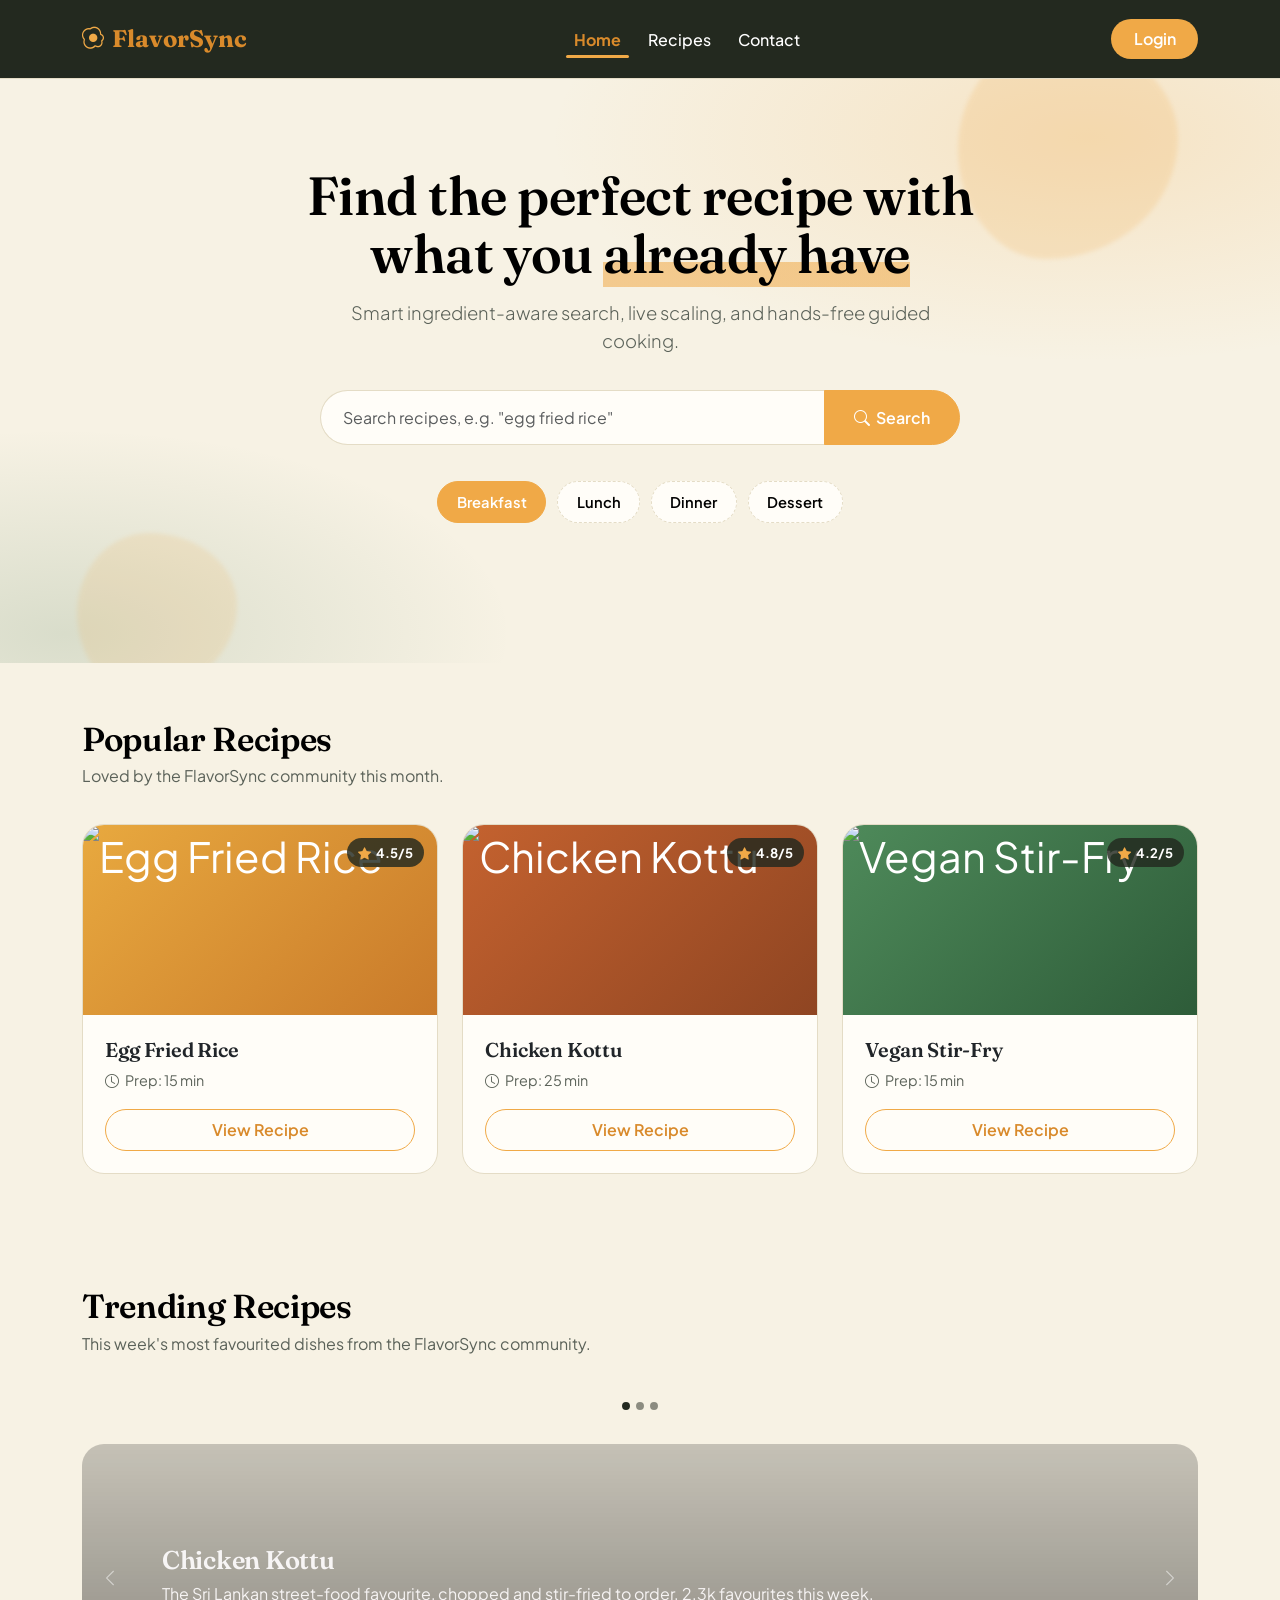
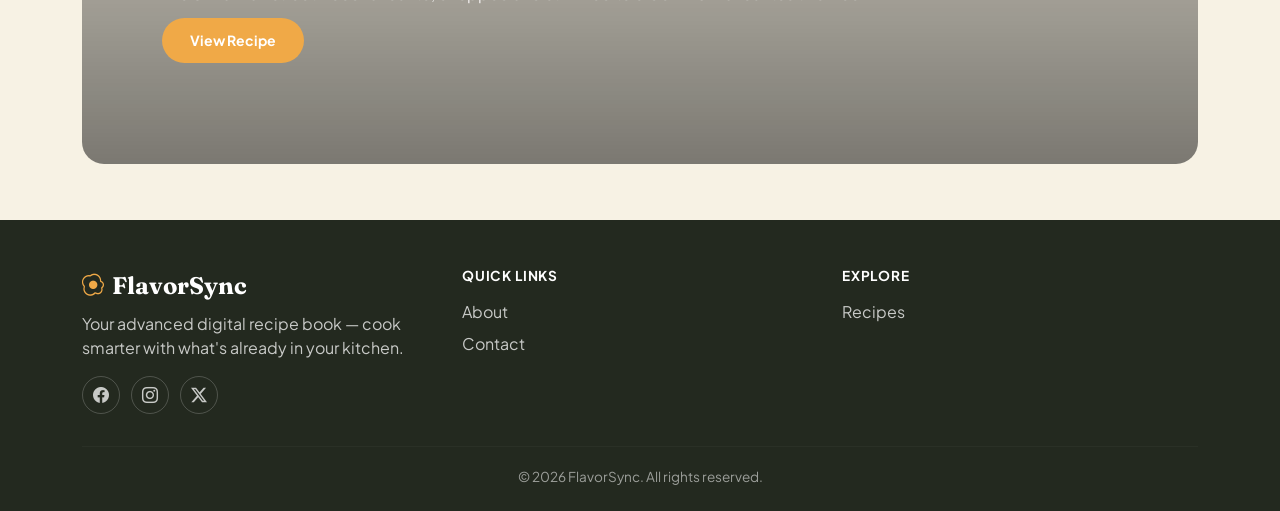
==== commit d1b1cb1a: "Add login page and fix CSS/HTML relative paths 🔗" ====
--- a/index.html
+++ b/index.html
@@ -51,7 +51,7 @@
               <a class="nav-link" href="contact.html">Contact</a>
             </li>
           </ul>
-          <a href="login.html" class="btn btn-fs-login">Login</a>
+          <a href="auth/login.html" class="btn btn-fs-login">Login</a>
         </div>
       </div>
     </nav>
@@ -286,18 +286,7 @@
   <script src="https://cdn.jsdelivr.net/npm/bootstrap@5.3.3/dist/js/bootstrap.bundle.min.js"></script>
 
   <!-- Vanilla JS: basic interactions -->
-  <script>
-    // Toggle "active" state on category chips (single-select filter)
-    document.addEventListener('DOMContentLoaded', function () {
-      var chips = document.querySelectorAll('.chip');
-      chips.forEach(function (chip) {
-        chip.addEventListener('click', function () {
-          chips.forEach(function (c) { c.classList.remove('active'); });
-          chip.classList.add('active');
-        });
-      });
-    });
-  </script>
+  <script src="js/script.js"></script>
 
 </body>
 </html>
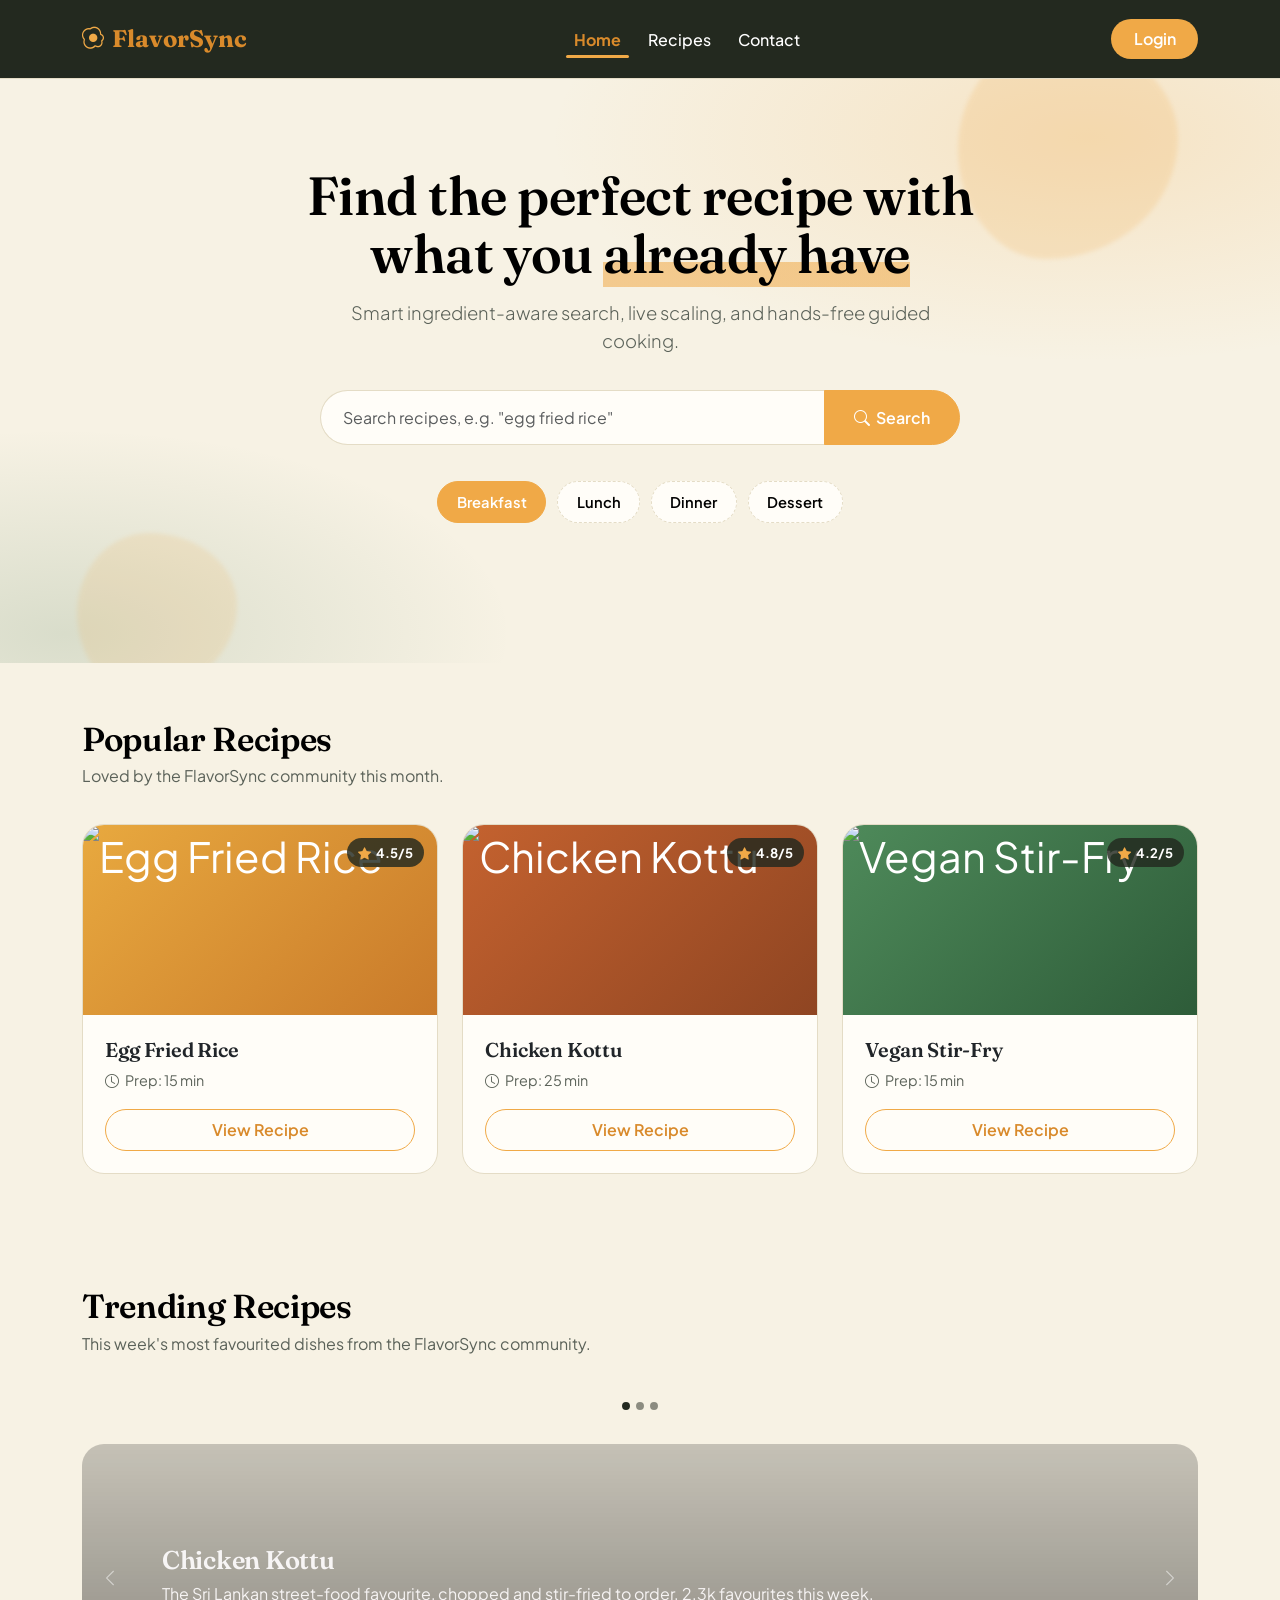
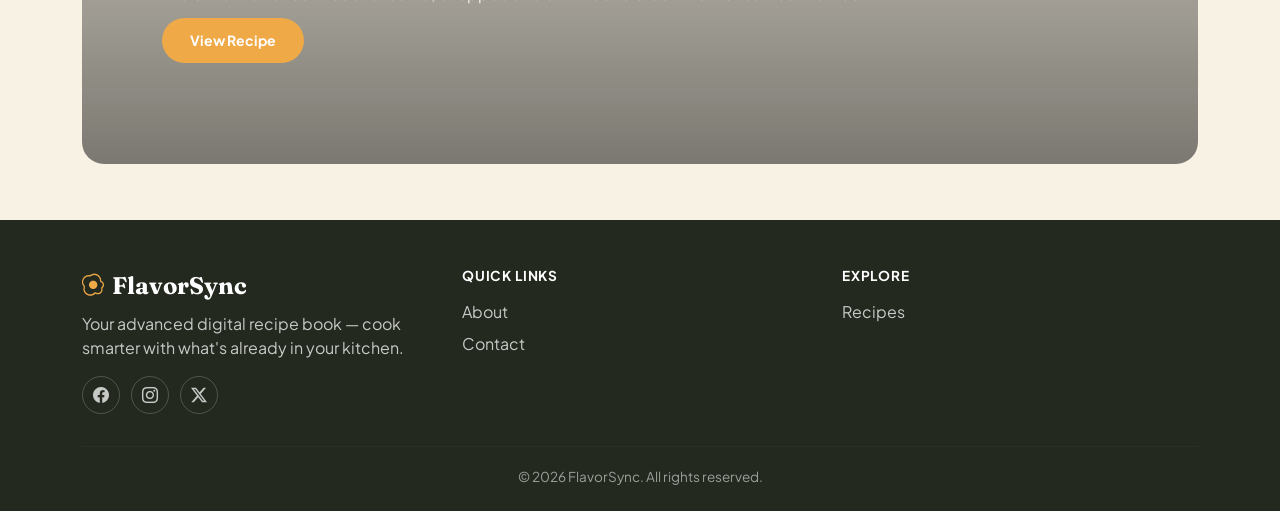
==== commit 4cf546c9: "link home page chips to recipes" ====
--- a/index.html
+++ b/index.html
@@ -82,10 +82,10 @@
 
         <!-- ===================== CATEGORY CHIPS ===================== -->
         <div class="fs-chips" role="group" aria-label="Recipe category filters">
-          <button type="button" class="chip active">Breakfast</button>
-          <button type="button" class="chip">Lunch</button>
-          <button type="button" class="chip">Dinner</button>
-          <button type="button" class="chip">Dessert</button>
+          <a href="recipes.html?category=breakfast" class="chip active">Breakfast</a>
+          <a href="recipes.html?category=lunch" class="chip">Lunch</a>
+          <a href="recipes.html?category=dinner" class="chip">Dinner</a>
+          <a href="recipes.html?category=dessert" class="chip">Dessert</a>
           <!-- <button type="button" class="chip">Vegan</button>
           <button type="button" class="chip">Quick (&lt;20 min)</button> -->
         </div>
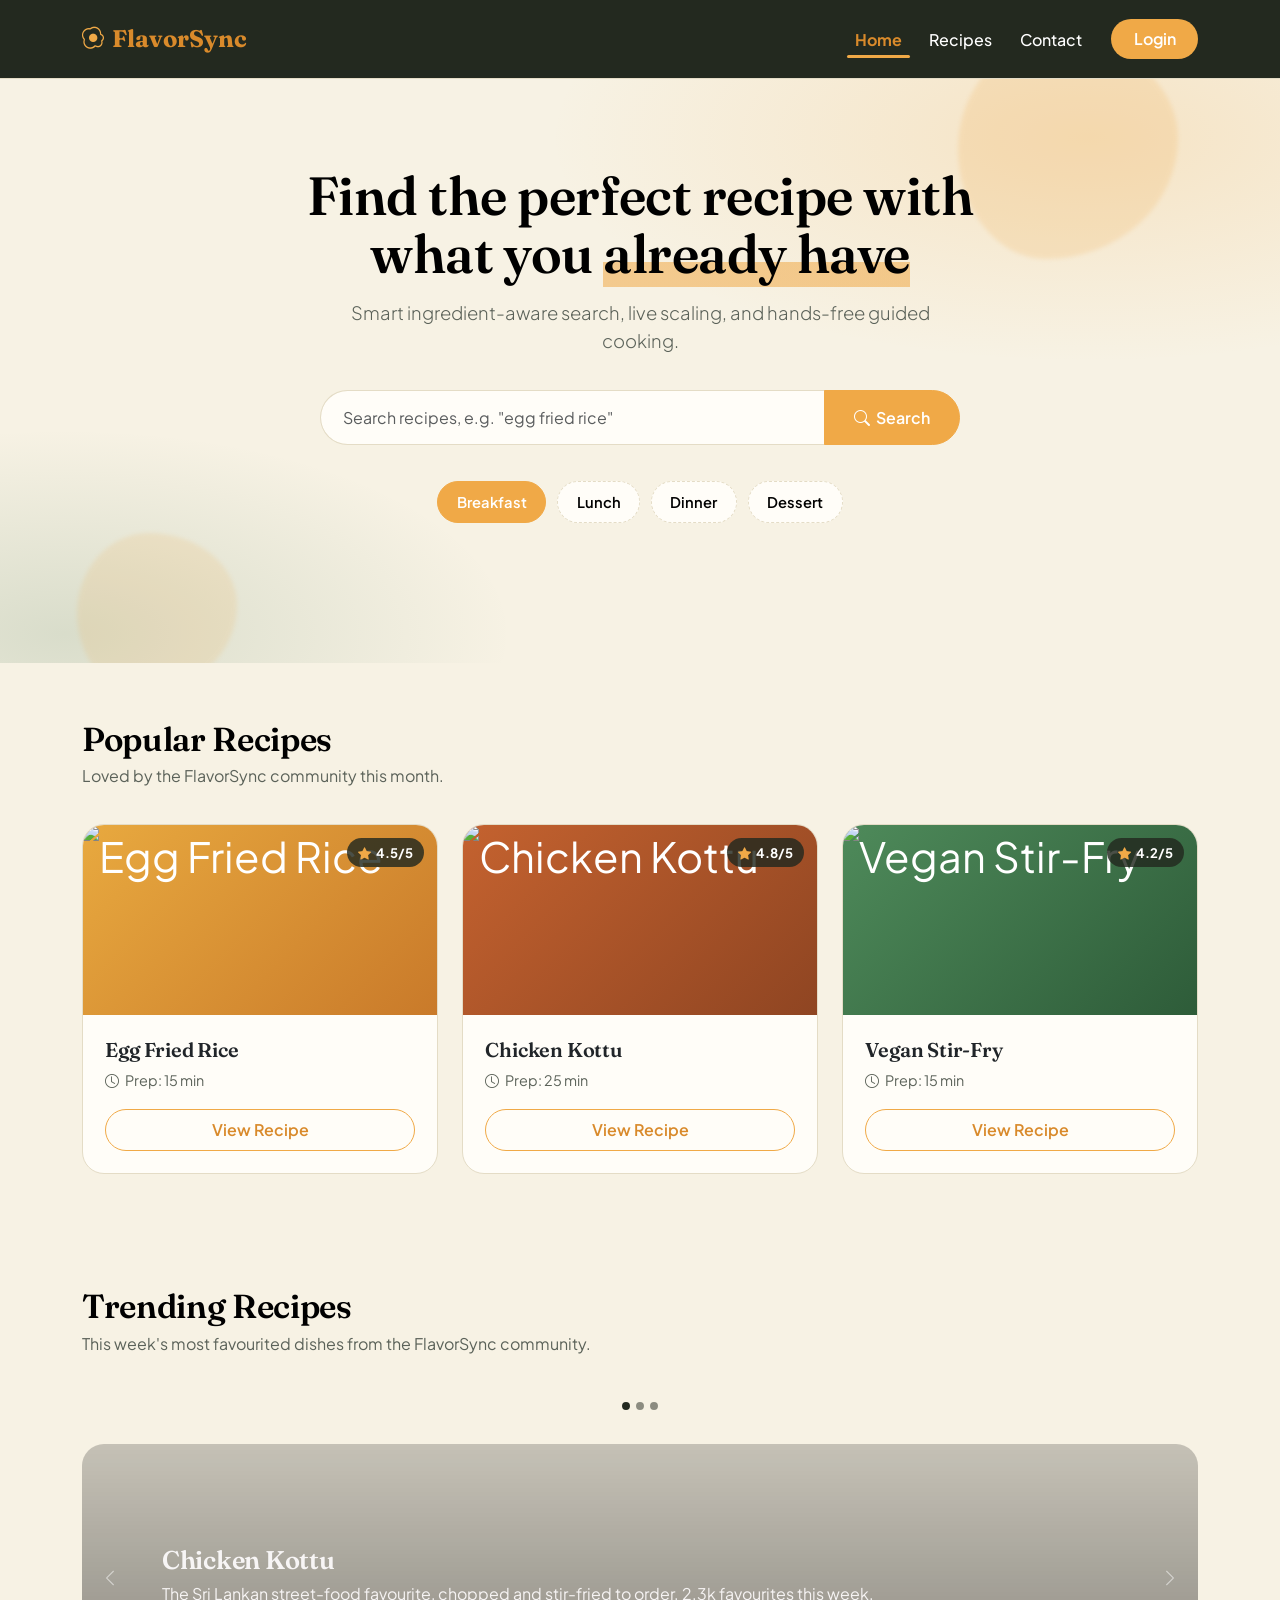
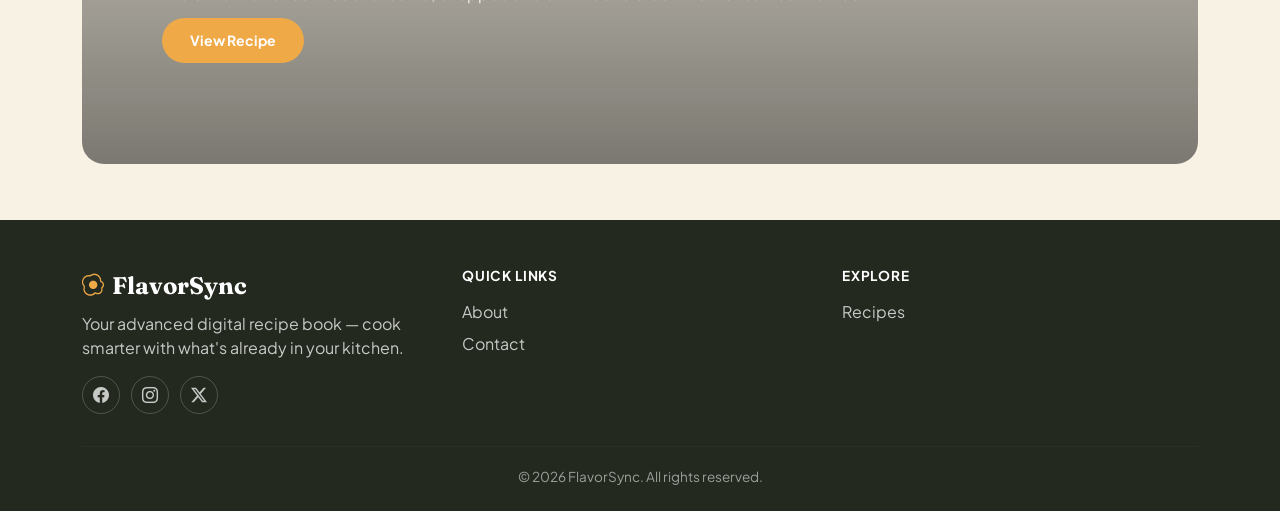
==== commit 81ef5ec3: "Rewrite CSS for navigation bar | recipies.css 🟰" ====
--- a/index.html
+++ b/index.html
@@ -34,7 +34,7 @@
         </button>
 
         <div class="collapse navbar-collapse" id="fsNavbar">
-          <ul class="navbar-nav mx-auto my-3 my-lg-0">
+          <ul class="navbar-nav ms-auto me-lg-3 my-3 my-lg-0">
             <li class="nav-item">
               <a class="nav-link active" aria-current="page" href="index.html">Home</a>
             </li>
@@ -82,10 +82,10 @@
 
         <!-- ===================== CATEGORY CHIPS ===================== -->
         <div class="fs-chips" role="group" aria-label="Recipe category filters">
-          <a href="recipes.html?category=breakfast" class="chip active">Breakfast</a>
-          <a href="recipes.html?category=lunch" class="chip">Lunch</a>
-          <a href="recipes.html?category=dinner" class="chip">Dinner</a>
-          <a href="recipes.html?category=dessert" class="chip">Dessert</a>
+          <button type="button" class="chip active">Breakfast</button>
+          <button type="button" class="chip">Lunch</button>
+          <button type="button" class="chip">Dinner</button>
+          <button type="button" class="chip">Dessert</button>
           <!-- <button type="button" class="chip">Vegan</button>
           <button type="button" class="chip">Quick (&lt;20 min)</button> -->
         </div>
